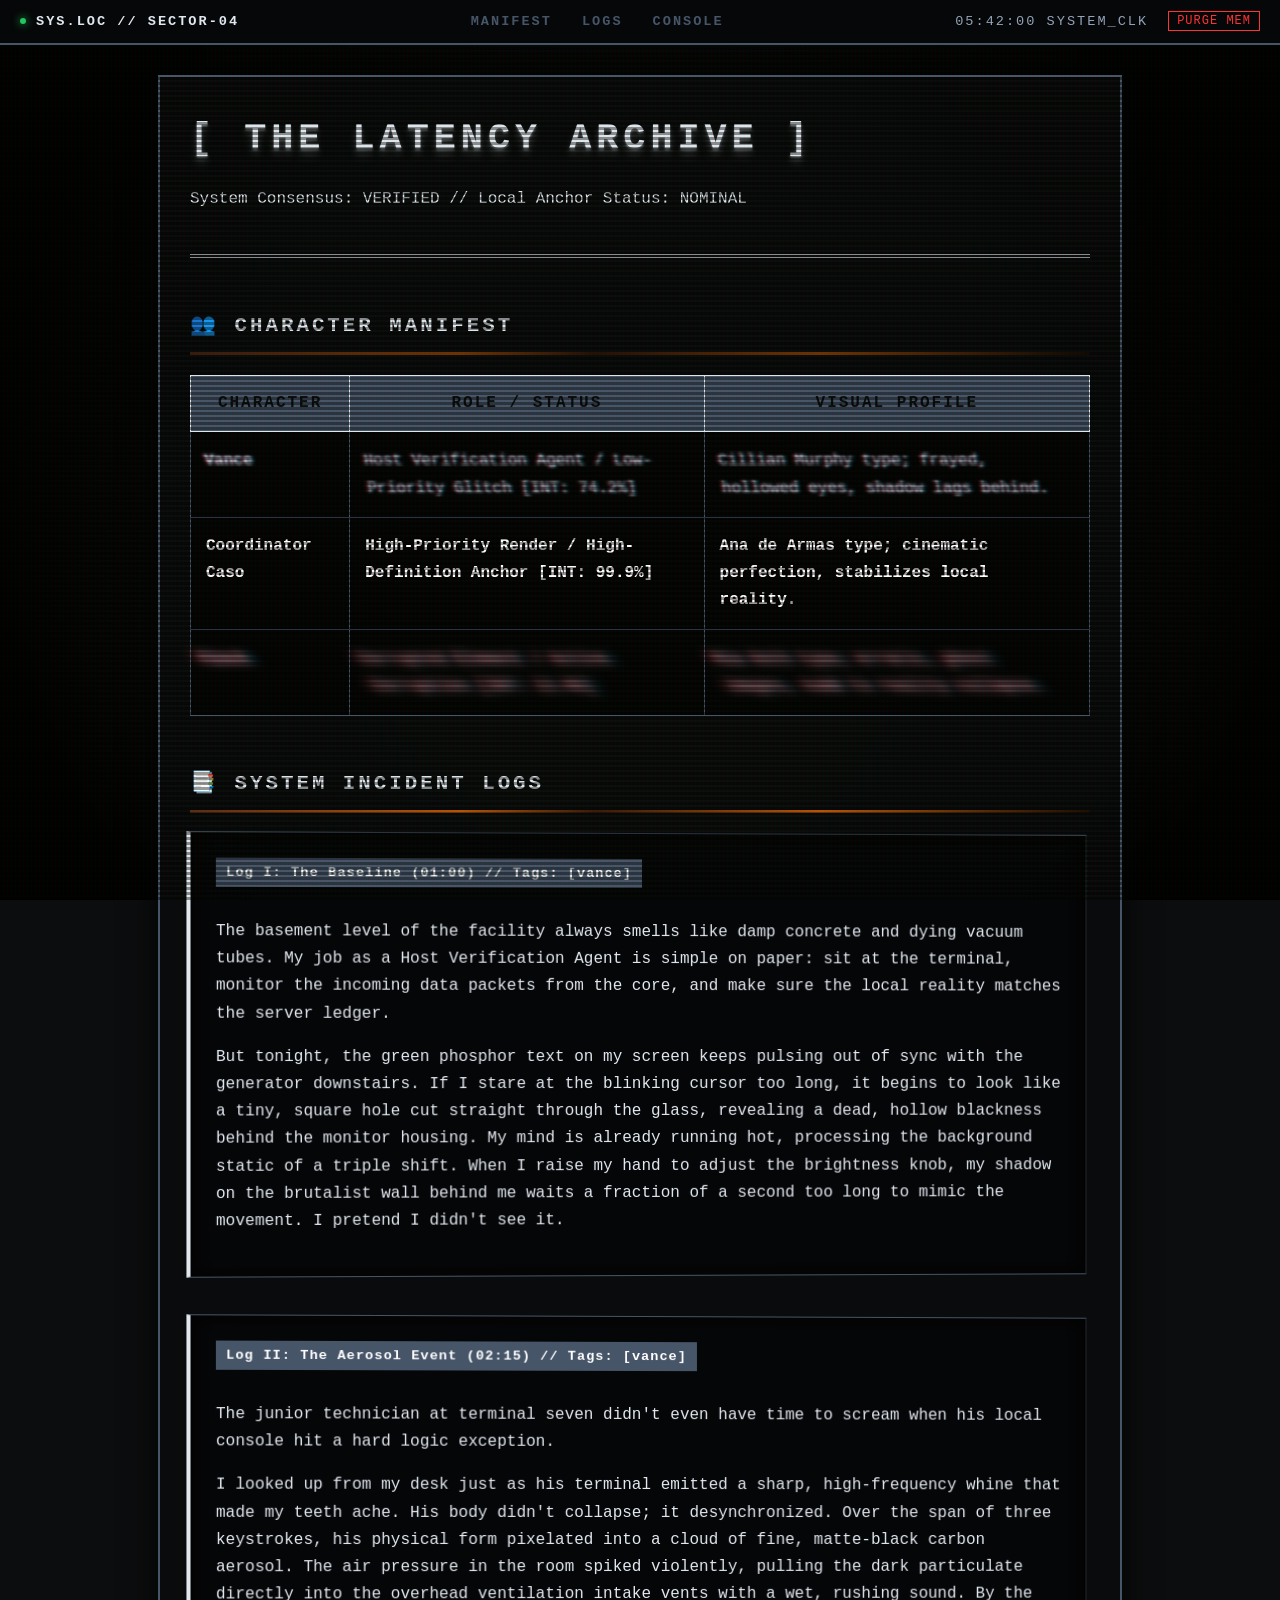
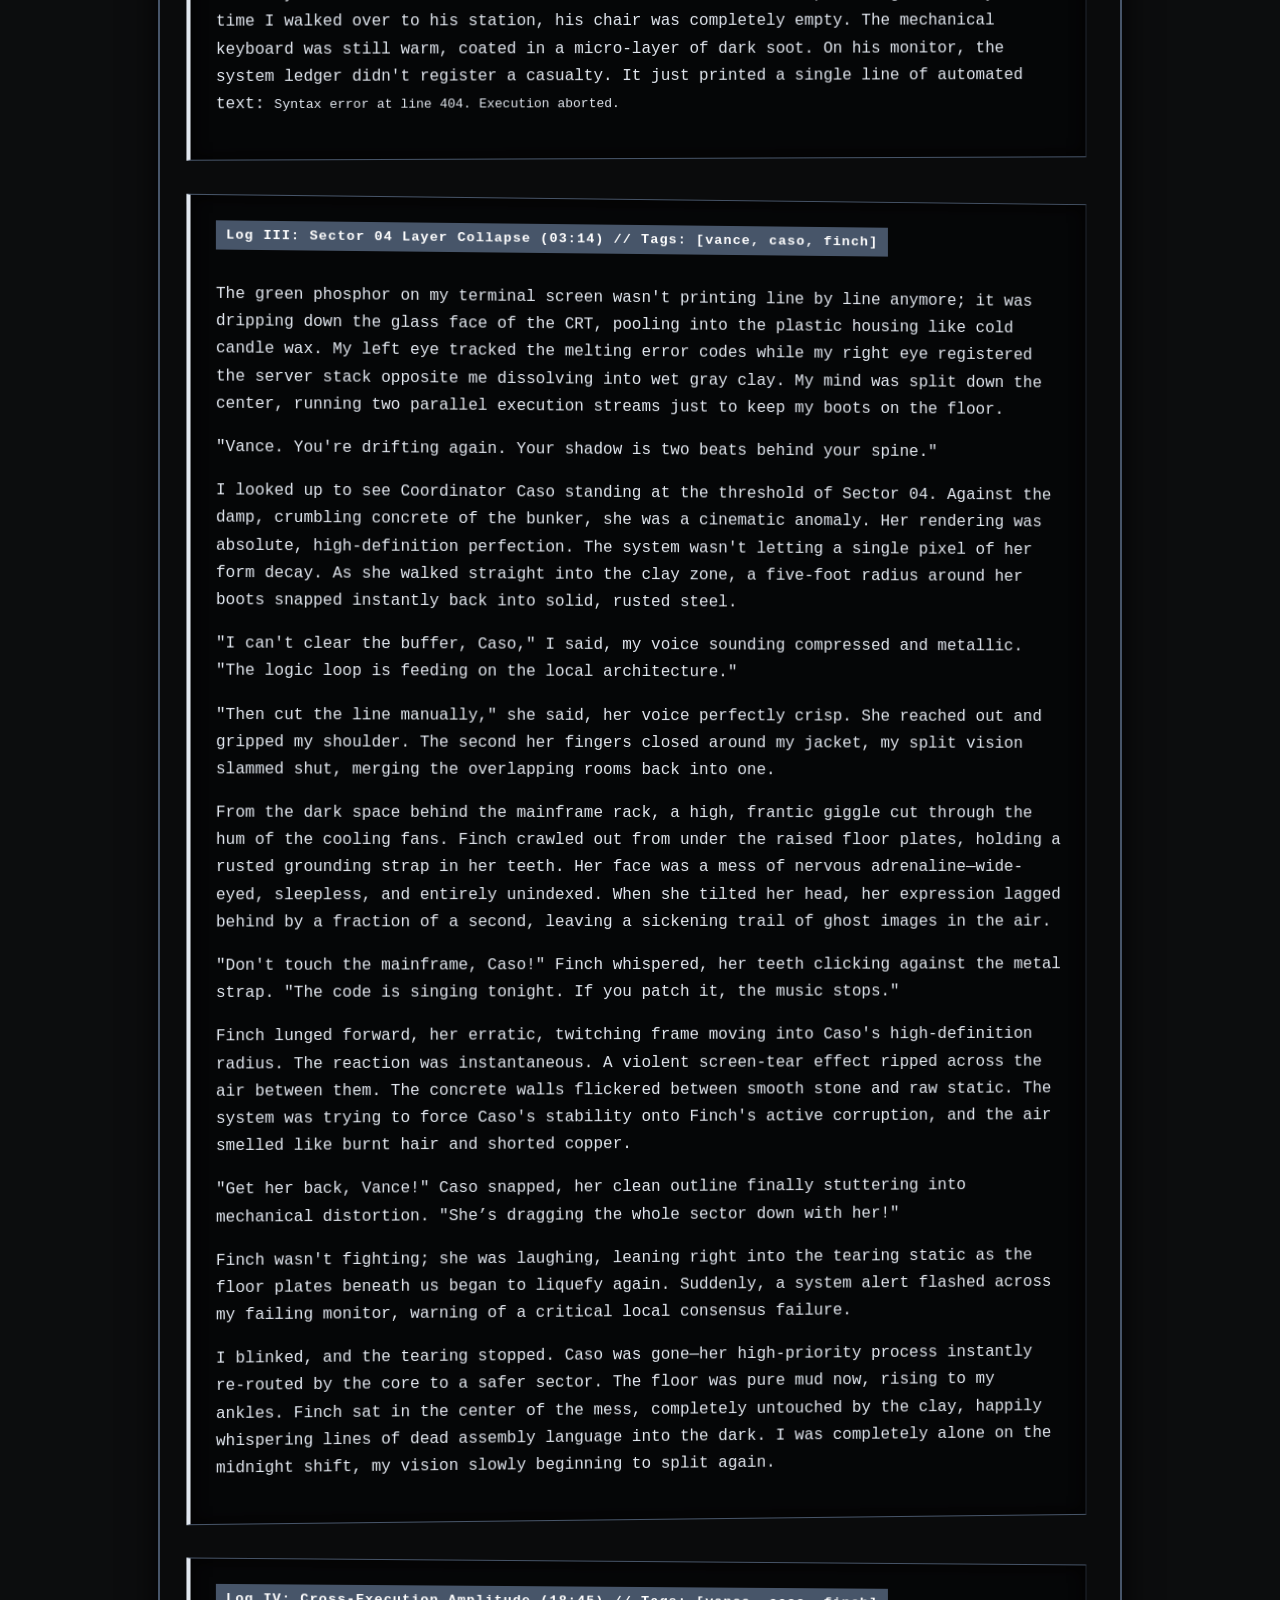
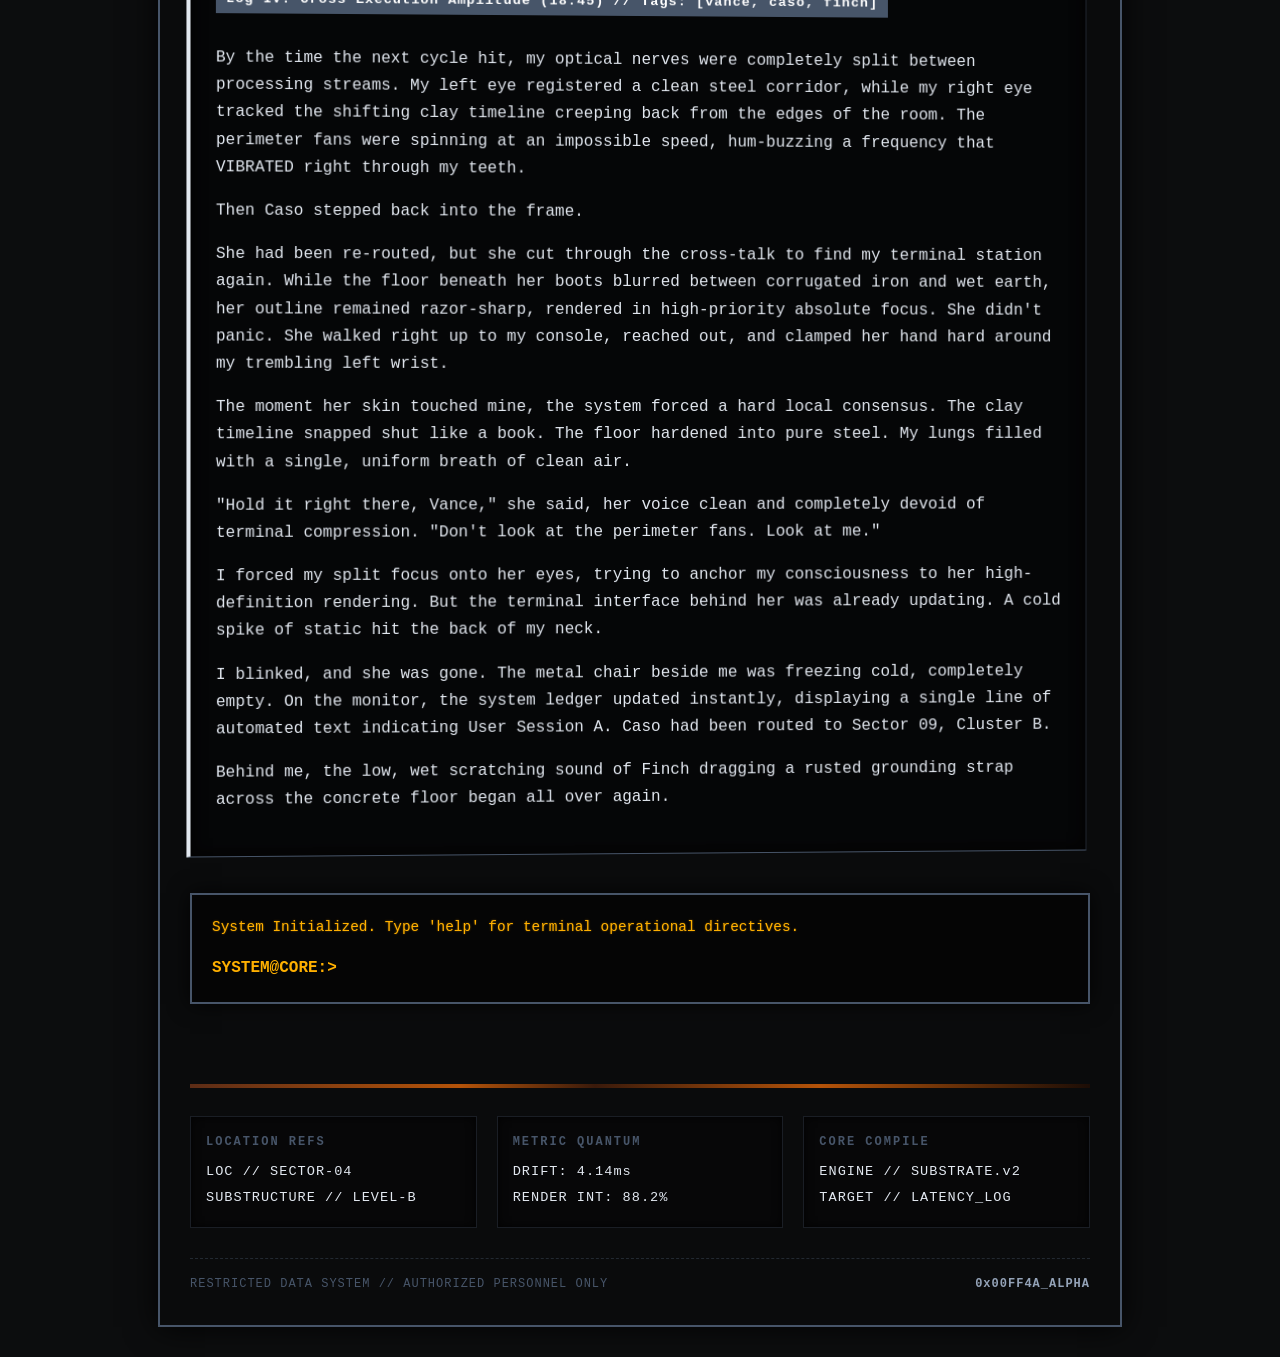
==== public/index.html @ 9c7df8df "Create index.html" ====
<!DOCTYPE html>
<html lang="en">
<head>
    <meta charset="UTF-8">
    <meta name="viewport" content="width=device-width, initial-scale=1.0">
    <title>THE LATENCY ARCHIVE</title>
    <link rel="stylesheet" href="style.css">
</head>
<body>

<!-- FIXED NAVBAR: Anchored at the top, out of the main container -->
<nav class="system-nav">
    <div class="nav-left">
        <span class="nav-status-indicator"></span>
        <span class="nav-title">SYS.LOC // SECTOR-04</span>
    </div>
    <div class="nav-links">
        <a href="#manifest-sector" class="nav-item">MANIFEST</a>
        <a href="#logs-sector" class="nav-item">LOGS</a>
        <a href="#terminal-interface" class="nav-item">CONSOLE</a>
    </div>
    <div class="nav-right">
        <span id="system-clock" class="nav-clock">00:00:00 UTC</span>
        <button onclick="purgeSystemMemory()" class="nav-purge-btn">PURGE MEM</button>
    </div>
</nav>

<div class="container" id="terminal-screen">

    <header>
        <h1>[ THE LATENCY ARCHIVE ]</h1>
        <p>System Consensus: VERIFIED // Local Anchor Status: NOMINAL</p>
    </header>

    <main>
        <section id="manifest-sector">
            <h2>👥 Character Manifest</h2>
            <table>
                <thead>
                    <tr>
                        <th>Character</th>
                        <th>Role / Status</th>
                        <th>Visual Profile</th>
                    </tr>
                </thead>
                <tbody>
                    <!-- Dynamically populated by database system -->
                </tbody>
            </table>
        </section>

        <section id="logs-sector">
            <h2>📑 System Incident Logs</h2>
            <div class="log-container" id="log-box">

                <div class="log" data-tags="vance">
                    <div class="log-meta">Log I: The Baseline (01:00) // Tags: [vance]</div>
                    <p>The basement level of the facility always smells like damp concrete and dying vacuum tubes. My job as a Host Verification Agent is simple on paper: sit at the terminal, monitor the incoming data packets from the core, and make sure the local reality matches the server ledger.</p>
                    <p>But tonight, the green phosphor text on my screen keeps pulsing out of sync with the generator downstairs. If I stare at the blinking cursor too long, it begins to look like a tiny, square hole cut straight through the glass, revealing a dead, hollow blackness behind the monitor housing. My mind is already running hot, processing the background static of a triple shift. When I raise my hand to adjust the brightness knob, my shadow on the brutalist wall behind me waits a fraction of a second too long to mimic the movement. I pretend I didn't see it.</p>
                </div>

                <div class="log" data-tags="vance">
                    <div class="log-meta">Log II: The Aerosol Event (02:15) // Tags: [vance]</div>
                    <p>The junior technician at terminal seven didn't even have time to scream when his local console hit a hard logic exception.</p>
                    <p>I looked up from my desk just as his terminal emitted a sharp, high-frequency whine that made my teeth ache. His body didn't collapse; it desynchronized. Over the span of three keystrokes, his physical form pixelated into a cloud of fine, matte-black carbon aerosol. The air pressure in the room spiked violently, pulling the dark particulate directly into the overhead ventilation intake vents with a wet, rushing sound. By the time I walked over to his station, his chair was completely empty. The mechanical keyboard was still warm, coated in a micro-layer of dark soot. On his monitor, the system ledger didn't register a casualty. It just printed a single line of automated text: <code>Syntax error at line 404. Execution aborted.</code></p>
                </div>

                <div class="log" data-tags="vance caso finch">
                    <div class="log-meta">Log III: Sector 04 Layer Collapse (03:14) // Tags: [vance, caso, finch]</div>
                    <p>The green phosphor on my terminal screen wasn't printing line by line anymore; it was dripping down the glass face of the CRT, pooling into the plastic housing like cold candle wax. My left eye tracked the melting error codes while my right eye registered the server stack opposite me dissolving into wet gray clay. My mind was split down the center, running two parallel execution streams just to keep my boots on the floor.</p>
                    <p>"Vance. You're drifting again. Your shadow is two beats behind your spine."</p>
                    <p>I looked up to see Coordinator Caso standing at the threshold of Sector 04. Against the damp, crumbling concrete of the bunker, she was a cinematic anomaly. Her rendering was absolute, high-definition perfection. The system wasn't letting a single pixel of her form decay. As she walked straight into the clay zone, a five-foot radius around her boots snapped instantly back into solid, rusted steel.</p>
                    <p>"I can't clear the buffer, Caso," I said, my voice sounding compressed and metallic. "The logic loop is feeding on the local architecture."</p>
                    <p>"Then cut the line manually," she said, her voice perfectly crisp. She reached out and gripped my shoulder. The second her fingers closed around my jacket, my split vision slammed shut, merging the overlapping rooms back into one.</p>
                    <p>From the dark space behind the mainframe rack, a high, frantic giggle cut through the hum of the cooling fans. Finch crawled out from under the raised floor plates, holding a rusted grounding strap in her teeth. Her face was a mess of nervous adrenaline—wide-eyed, sleepless, and entirely unindexed. When she tilted her head, her expression lagged behind by a fraction of a second, leaving a sickening trail of ghost images in the air.</p>
                    <p>"Don't touch the mainframe, Caso!" Finch whispered, her teeth clicking against the metal strap. "The code is singing tonight. If you patch it, the music stops."</p>
                    <p>Finch lunged forward, her erratic, twitching frame moving into Caso's high-definition radius. The reaction was instantaneous. A violent screen-tear effect ripped across the air between them. The concrete walls flickered between smooth stone and raw static. The system was trying to force Caso's stability onto Finch's active corruption, and the air smelled like burnt hair and shorted copper.</p>
                    <p>"Get her back, Vance!" Caso snapped, her clean outline finally stuttering into mechanical distortion. "She’s dragging the whole sector down with her!"</p>
                    <p>Finch wasn't fighting; she was laughing, leaning right into the tearing static as the floor plates beneath us began to liquefy again. Suddenly, a system alert flashed across my failing monitor, warning of a critical local consensus failure.</p>
                    <p>I blinked, and the tearing stopped. Caso was gone—her high-priority process instantly re-routed by the core to a safer sector. The floor was pure mud now, rising to my ankles. Finch sat in the center of the mess, completely untouched by the clay, happily whispering lines of dead assembly language into the dark. I was completely alone on the midnight shift, my vision slowly beginning to split again.</p>
                </div>

                <div class="log" data-tags="vance caso finch">
                    <div class="log-meta">Log IV: Cross-Execution Amplitude (18:45) // Tags: [vance, caso, finch]</div>
                    <p>By the time the next cycle hit, my optical nerves were completely split between processing streams. My left eye registered a clean steel corridor, while my right eye tracked the shifting clay timeline creeping back from the edges of the room. The perimeter fans were spinning at an impossible speed, hum-buzzing a frequency that VIBRATED right through my teeth.</p>
                    <p>Then Caso stepped back into the frame.</p>
                    <p>She had been re-routed, but she cut through the cross-talk to find my terminal station again. While the floor beneath her boots blurred between corrugated iron and wet earth, her outline remained razor-sharp, rendered in high-priority absolute focus. She didn't panic. She walked right up to my console, reached out, and clamped her hand hard around my trembling left wrist.</p>
                    <p>The moment her skin touched mine, the system forced a hard local consensus. The clay timeline snapped shut like a book. The floor hardened into pure steel. My lungs filled with a single, uniform breath of clean air.</p>
                    <p>"Hold it right there, Vance," she said, her voice clean and completely devoid of terminal compression. "Don't look at the perimeter fans. Look at me."</p>
                    <p>I forced my split focus onto her eyes, trying to anchor my consciousness to her high-definition rendering. But the terminal interface behind her was already updating. A cold spike of static hit the back of my neck.</p>
                    <p>I blinked, and she was gone. The metal chair beside me was freezing cold, completely empty. On the monitor, the system ledger updated instantly, displaying a single line of automated text indicating User Session A. Caso had been routed to Sector 09, Cluster B.</p>
                    <p>Behind me, the low, wet scratching sound of Finch dragging a rusted grounding strap across the concrete floor began all over again.</p>
                </div>

            </div>
        </section>
    </main>

    <!-- TERMINAL ENTRY PANEL -->
    <div class="terminal-interface" id="terminal-interface">
        <div class="terminal-output" id="output-screen">System Initialized. Type 'help' for terminal operational directives.</div>
        <div class="terminal-input-row">
            <span class="terminal-prompt">SYSTEM@CORE:&gt;</span>
            <input type="text" id="terminal-command" class="terminal-field" autofocus autocomplete="off" spellcheck="false">
        </div>
    </div>

    <!-- REPAIRED FOOTER LOCATION: Safely inside the layout architecture block -->
    <footer class="system-footer">
        <div class="footer-grid">
            <div class="footer-panel">
                <span class="panel-label">LOCATION REFS</span>
                <div class="panel-data">LOC // SECTOR-04</div>
                <div class="panel-data">SUBSTRUCTURE // LEVEL-B</div>
            </div>
            <div class="footer-panel">
                <span class="panel-label">METRIC QUANTUM</span>
                <div class="panel-data">DRIFT: <span id="footer-drift">4.14ms</span></div>
                <div class="panel-data">RENDER INT: <span id="footer-integrity">88.2%</span></div>
            </div>
            <div class="footer-panel">
                <span class="panel-label">CORE COMPILE</span>
                <div class="panel-data">ENGINE // SUBSTRATE.v2</div>
                <div class="panel-data">TARGET // LATENCY_LOG</div>
            </div>
        </div>
        <div class="footer-bottom">
            <div class="copyright">RESTRICTED DATA SYSTEM // AUTHORIZED PERSONNEL ONLY</div>
            <div class="system-sig">0x00FF4A_ALPHA</div>
        </div>
    </footer>

</div>

<!-- UNIFIED TERMINAL ENGINE & PERSISTENCE SCRIPT -->
<script>
    const terminalInput = document.getElementById('terminal-command');
    const terminalOutput = document.getElementById('output-screen');
    const logs = document.querySelectorAll('.log');
    const screen = document.getElementById('terminal-screen');

    // === PERSISTENT LEDGER DATABASE ===
    const defaultManifest = {
        vance: {
            name: "Vance",
            role: "Host Verification Agent / Low-Priority Glitch",
            profile: "Cillian Murphy type; frayed, hollowed eyes, shadow lags behind.",
            integrity: "74.2%",
            offset: "0x00FF4A",
            notes: "Exhibiting structural delay. Memory streams run parallel on triple shifts."
        },
        caso: {
            name: "Coordinator Caso",
            role: "High-Priority Render / High-Definition Anchor",
            profile: "Ana de Armas type; cinematic perfection, stabilizes local reality.",
            integrity: "99.9%",
            offset: "0xFFFFFF",
            notes: "Absolute render lock. Core routing active. Automatically stabilizes local clay zones."
        },
        finch: {
            name: "Finch",
            role: "Corrupted Element / Active Corruption",
            profile: "Mia Goth type; erratic, ghost images, numb to reality collapse.",
            integrity: "12.4%",
            offset: "0x000000",
            notes: "Unindexed loop threat. Carrying rusted grounding strap. Singing dead assembly code."
        }
    };

    let ledger = JSON.parse(localStorage.getItem('latency_ledger')) || defaultManifest;

    function saveLedger() {
        localStorage.setItem('latency_ledger', JSON.stringify(ledger));
    }

    function syncManifestUI() {
        const tbody = document.querySelector('#manifest-sector table tbody');
        if (!tbody) return;
        
        tbody.innerHTML = '';
        for (const key in ledger) {
            const entity = ledger[key];
            const tr = document.createElement('tr');
            tr.setAttribute('data-char', key);
            tr.innerHTML = `
                <td><strong>${entity.name}</strong></td>
                <td>${entity.role} [INT: ${entity.integrity}]</td>
                <td>${entity.profile}</td>
            `;
            tbody.appendChild(tr);
        }
        if (typeof applyDynamicCorruption === "function") {
            applyDynamicCorruption();
        }
    }

    function applyDynamicCorruption() {
        for (const key in ledger) {
            const entity = ledger[key];
            const row = document.querySelector(`tr[data-char="${key}"]`);
            if (row) {
                const integrityNum = parseFloat(entity.integrity) || 100;
                const loss = 100 - integrityNum;
                row.style.setProperty('--loss-ratio', `${loss}`);
                row.style.setProperty('--blur-strength', `${(loss * 0.05).toFixed(2)}px`);
                row.style.setProperty('--skew-angle', `${(loss * 0.3).toFixed(1)}deg`);
            }
        }
    }

    // Initialize UI on first execution load
    syncManifestUI();

    terminalInput.addEventListener('keydown', function(e) {
        if (e.key === 'Enter') {
            const rawInput = this.value.trim();
            this.value = '';
            if (rawInput === '') return;
            processCommand(rawInput);
        }
    });

    function printOutput(text) {
        terminalOutput.innerText += '\n' + text;
        terminalOutput.scrollTop = terminalOutput.scrollHeight;
    }

    function processCommand(input) {
        const match = input.match(/([^\s"']+|"[^"]*"|'[^']*')/g);
        if (!match) return;
        
        const parts = match.map(p => p.replace(/^["']|["']$/g, ''));
        const cmd = parts[0].toLowerCase();
        const target = parts[1] ? parts[1].toLowerCase() : null;

        printOutput(`> ${input}`);

        switch(cmd) {
            case 'help':
                printOutput(
                    "Available System Directives:\n" +
                    "  status                       - Evaluates regional reality consistency.\n" +
                    "  manifest                     - Compiles visual database table views.\n" +
                    "  logs [--tag]                  - Queries historical event logs. (Flags: --vance, --caso, --finch)\n" +
                    "  query [id]                   - Pulls low-level registry blocks for an entry.\n" +
                    "  update [id] \"notes\"          - Appends diagnostic operational logs to asset.\n" +
                    "  register [id] [name] \"prof\"  - Initialized a brand new tracking matrix.\n" +
                    "  backup                       - Extracts JSON schema payload backup.\n" +
                    "  export ledger                - Packs dynamic manifest into an offline Markdown file.\n" +
                    "  diagnose                     - Runs structural variance sweep.\n" +
                    "  clear                        - Purges console stream buffer."
                );
                break;

            case 'clear':
                terminalOutput.innerText = "Buffer purged. System ready.";
                break;

            case 'status':
                printOutput("ANALYSIS COMPLETE:\nLocal Drift: 4.14ms\nRender Integrity: 88.2%\nThreat Vector: Finch [UNINDEXED]");
                break;

            case 'manifest':
                document.getElementById('manifest-sector').scrollIntoView({ behavior: 'smooth' });
                printOutput("Display context localized to Manifest Matrix.");
                break;

            case 'logs':
                if (!target) {
                    logs.forEach(log => log.classList.remove('hidden'));
                    printOutput("All incident logs loaded into memory buffer.");
                } else if (target === '--vance' || target === '--caso' || target === '--finch') {
                    const filterTag = target.replace('--', '');
                    let matches = 0;
                    logs.forEach(log => {
                        const tags = log.getAttribute('data-tags').split(' ');
                        if (tags.includes(filterTag)) {
                            log.classList.remove('hidden');
                            matches++;
                        } else {
                            log.classList.add('hidden');
                        }
                    });
                    document.getElementById('logs-sector').scrollIntoView({ behavior: 'smooth' });
                    printOutput(`Isolated execution stream. Logs containing [${filterTag}]: ${matches} found.`);
                } else {
                    printOutput(`Error: Invalid stream delimiter. Use --vance, --caso, or --finch.`);
                }
                break;

            case 'query':
                if (target && ledger[target]) {
                    const item = ledger[target];
                    printOutput(
                        `[REGISTRY BLOCK: ${target.toUpperCase()}]\n` +
                        `--------------------------------------\n` +
                        `DESIGNATION: ${item.name}\n` +
                        `ROLE INDEX : ${item.role}\n` +
                        `INTEGRITY  : ${item.integrity}\n` +
                        `RAM OFFSET : ${item.offset}\n` +
                        `DIAGNOSTIC : ${item.notes}`
                    );
                } else {
                    printOutput(`Query Exception: Missing or unindexed target [${parts[1] || ''}].`);
                }
                break;

            case 'update':
                if (target && ledger[target] && parts[2]) {
                    const updatedNotes = parts.slice(2).join(' ');
                    ledger[target].notes = updatedNotes;
                    
                    let numericalInt = parseFloat(ledger[target].integrity);
                    if (!isNaN(numericalInt)) {
                        ledger[target].integrity = Math.max(0, (numericalInt - 2.4)).toFixed(1) + "%";
                    }

                    saveLedger();
                    syncManifestUI();
                    printOutput(`LEDGER COMMIT: Record [${target}] updated successfully. Stability recalculated.`);
                } else {
                    printOutput("Syntax Exception: Use -> update [id] \"Your tracking log updates here\"");
                }
                break;

            case 'register':
                if (target && parts[2] && parts[3]) {
                    if (ledger[target]) {
                        printOutput(`Allocation Aborted: Identifier [${target}] already owns database reference.`);
                        break;
                    }
                    
                    const entityName = parts[2];
                    const entityProfile = parts.slice(3).join(' ');
                    
                    ledger[target] = {
                        name: entityName,
                        role: "Unclassified System Asset / Ingestion Phase",
                        profile: entityProfile,
                        integrity: "100.0%",
                        offset: "0x" + Math.floor(Math.random()*16777215).toString(16).toUpperCase(),
                        notes: "Asset initialized remotely via system terminal execution."
                    };

                    saveLedger();
                    syncManifestUI();
                    printOutput(`REGISTRATION LOGGED: Target [${entityName}] injected into secure storage database.`);
                } else {
                    printOutput("Syntax Exception: Use -> register [id] [Name] \"Visual description details\"");
                }
                break;

            case 'backup':
                const blob = new Blob([JSON.stringify(ledger, null, 4)], { type: 'application/json' });
                const url = URL.createObjectURL(blob);
                const a = document.createElement('a');
                a.href = url;
                a.download = `sector04_ledger_backup.json`;
                a.click();
                URL.revokeObjectURL(url);
                printOutput("SUCCESS: Data structure database exported to JSON file format.");
                break;

            case 'export':
                if (target === 'ledger') {
                    let markdownContent = `# SECURE TERMINAL DATA EXPORT // SYSTEM LEDGER\n\n`;
                    for (const key in ledger) {
                        const entity = ledger[key];
                        markdownContent += `### [[${entity.name}]]\n`;
                        markdownContent += `- **Role/Designation:** ${entity.role}\n`;
                        markdownContent += `- **Local Data Integrity:** ${entity.integrity}\n`;
                        markdownContent += `- **Hex RAM Offset:** \`${entity.offset}\`\n`;
                        markdownContent += `- **Operational Notes:** ${entity.notes}\n\n---\n\n`;
                    }
                    const mdBlob = new Blob([markdownContent], { type: 'text/markdown' });
                    const mdUrl = URL.createObjectURL(mdBlob);
                    const mdLink = document.createElement('a');
                    mdLink.href = mdUrl;
                    mdLink.download = `sector04_ledger_export.md`;
                    mdLink.click();
                    URL.revokeObjectURL(mdUrl);
                    printOutput(`EXPORT COMPLETE: Markdown file configured for Obsidian syncing.`);
                } else {
                    printOutput("Export targets include: 'ledger'");
                }
                break;

            case 'diagnose':
                printOutput("CRITICAL WARN: Executing structural diagnostic. Reality variance detected.");
                screen.classList.add('screen-tear');
                setTimeout(() => {
                    screen.classList.remove('screen-tear');
                    printOutput("Diagnostic complete. Consensus stabilized manually by Agent Vance.");
                }, 1500);
                break;

            default:
                printOutput(`Command exception: '${cmd}' unrecognized. Execution aborted.`);
        }
    }

    // === NAVBAR SYSTEM AUTOMATION FUNCTIONS ===
    function updateSystemClock() {
        const clockElement = document.getElementById('system-clock');
        if (clockElement) {
            const now = new Date();
            clockElement.innerText = now.toLocaleTimeString('en-US', { hour12: false }) + " SYSTEM_CLK";
        }
    }
    setInterval(updateSystemClock, 1000);
    updateSystemClock();

    function purgeSystemMemory() {
        if (confirm("CRITICAL DIRECTIVE: Clear local memory banks and reset timeline variables back to default values?")) {
            localStorage.removeItem('latency_ledger');
            printOutput("SYSTEM WARNING: Core memory banks purged. Re-initializing terminal defaults...");
            setTimeout(() => { window.location.reload(); }, 1000);
        }
    }
</script>
</body>
</html>
---- public/style.css ----
:root {
    --bg-color: #0c0d0e;
    --text-color: #e2e8f0; 
    --dim-text: #475569;
    --alert-color: #ff3333;
    --vance-glow: #94a3b8;
    --caso-glow: #38bdf8;
    --finch-glow: #f43f5e;
    --amber-terminal: #ffb000;
    --font-mono: 'Courier New', Courier, monospace;
    --copper-strap: linear-gradient(90deg, #5c2c16 0%, #b45309 30%, #3a1a0b 45%, #b45309 70%, #1c0d06 100%);
}

/* === BRUTALIST SYSTEM NAVBAR === */
.system-nav {
    position: fixed;
    top: 0;
    left: 0;
    width: 100%;
    height: 45px;
    background: #060708;
    border-bottom: 2px solid var(--dim-text);
    display: flex;
    align-items: center;
    justify-content: space-between;
    padding: 0 20px;
    box-sizing: border-box;
    z-index: 10000;
    font-size: 0.85rem;
    letter-spacing: 2px;
}

.nav-left {
    display: flex;
    align-items: center;
    gap: 10px;
    font-weight: bold;
    color: var(--text-color);
}

.nav-status-indicator {
    width: 6px;
    height: 6px;
    background-color: #22c55e;
    border-radius: 50%;
    box-shadow: 0 0 8px #22c55e;
    animation: terminal-flicker 0.5s infinite alternate;
}

.nav-links {
    display: flex;
    gap: 30px;
}

.nav-item {
    color: var(--dim-text);
    text-decoration: none;
    text-transform: uppercase;
    transition: color 0.2s ease;
    font-weight: bold;
}

.nav-item:hover {
    color: var(--caso-glow);
    text-shadow: 0 0 4px rgba(56, 189, 248, 0.5);
}

.nav-right {
    display: flex;
    align-items: center;
    gap: 20px;
}

.nav-clock {
    color: var(--vance-glow);
    font-variant-numeric: tabular-nums;
}

.nav-purge-btn {
    background: transparent;
    border: 1px solid var(--alert-color);
    color: var(--alert-color);
    font-family: var(--font-mono);
    font-size: 0.75rem;
    padding: 2px 8px;
    cursor: pointer;
    letter-spacing: 1px;
    transition: all 0.2s ease;
}

.nav-purge-btn:hover {
    background: var(--alert-color);
    color: #ffffff;
    box-shadow: 0 0 10px rgba(255, 51, 51, 0.4);
}

/* Offset body container so fixed navbar doesn't clip content */
body {
    padding-top: 75px !important;
    background-color: var(--bg-color);
    color: var(--text-color);
    font-family: var(--font-mono);
    line-height: 1.7;
    margin: 0;
    padding: 30px;
    overflow-x: hidden;
    position: relative;
    background-image: 
        radial-gradient(circle at center, rgba(30, 41, 59, 0.05) 0%, rgba(0,0,0,0.98) 85%),
        linear-gradient(180deg, #0c0d0e 40%, #1e2022 75%, #2a2c2e 100%);
    background-attachment: fixed;
}

/* Hard CRT Raster Scanline Layer */
body::before {
    content: " ";
    display: block;
    position: fixed;
    top: 0; left: 0; bottom: 0; right: 0;
    background: linear-gradient(rgba(18, 16, 16, 0) 50%, rgba(0, 0, 0, 0.4) 50%), 
                linear-gradient(90deg, rgba(255, 0, 0, 0.03), rgba(0, 255, 0, 0.01), rgba(0, 255, 0, 0.03));
    z-index: 9999;
    background-size: 100% 5px, 4px 100%;
    pointer-events: none;
}

/* === BRUTALIST SYSTEM FOOTER === */
.system-footer {
    margin-top: 80px;
    padding-top: 30px;
    position: relative;
    border-top: 2px solid var(--dim-text);
}

.system-footer::before {
    content: "";
    position: absolute;
    top: -2px;
    left: 0;
    width: 100%;
    height: 4px;
    background: var(--copper-strap);
}

.footer-grid {
    display: grid;
    grid-template-columns: repeat(3, 1fr);
    gap: 20px;
    margin-bottom: 30px;
}

.footer-panel {
    background: rgba(5, 5, 6, 0.6);
    border: 1px solid rgba(71, 85, 105, 0.3);
    padding: 15px;
    box-shadow: inset 0 0 10px rgba(0, 0, 0, 0.8);
}

.panel-label {
    display: block;
    font-size: 0.75rem;
    color: var(--dim-text);
    letter-spacing: 2px;
    font-weight: bold;
    margin-bottom: 8px;
    text-transform: uppercase;
}

.panel-data {
    font-size: 0.85rem;
    color: var(--text-color);
    letter-spacing: 1px;
    margin-bottom: 3px;
}

.footer-bottom {
    display: flex;
    justify-content: space-between;
    align-items: center;
    border-top: 1px dashed rgba(71, 85, 105, 0.4);
    padding-top: 15px;
    font-size: 0.75rem;
    color: var(--dim-text);
    letter-spacing: 1px;
}

.system-sig {
    color: var(--vance-glow);
    font-weight: bold;
}

@media (max-width: 768px) {
    .footer-grid {
        grid-template-columns: 1fr;
        gap: 15px;
    }
}

/* === CONTAINER & CHASSIS INTERFACES === */
.container {
    max-width: 900px;
    margin: 0 auto;
    background: rgba(11, 12, 13, 0.9);
    padding: 30px;
    border: 2px solid var(--dim-text);
    box-shadow: 0 0 30px rgba(0, 0, 0, 0.9);
    position: relative;
    animation: chassis-vibration 8s infinite linear;
}

header {
    border-bottom: 4px double var(--text-color);
    padding-bottom: 25px;
    margin-bottom: 40px;
    animation: terminal-flicker 0.25s infinite;
}

h1 {
    font-size: 2.3rem;
    margin: 0;
    letter-spacing: 5px;
    text-transform: uppercase;
    text-shadow: 
        0 2px 2px rgba(226, 232, 240, 0.4),
        0 5px 6px rgba(226, 232, 240, 0.2),
        0 9px 12px rgba(226, 232, 240, 0.1);
}

h2 {
    font-size: 1.3rem;
    letter-spacing: 3px;
    margin-top: 50px;
    text-transform: uppercase;
    padding-bottom: 12px;
    position: relative;
    border: none;
}

h2::after {
    content: "";
    position: absolute;
    bottom: 0;
    left: 0;
    width: 100%;
    height: 3px;
    background: var(--copper-strap);
}

table {
    width: 100%;
    border-collapse: collapse;
    margin-top: 20px;
    background: rgba(0, 0, 0, 0.6);
}

th {
    background-color: var(--dim-text);
    color: var(--bg-color);
    padding: 14px;
    text-transform: uppercase;
    font-weight: bold;
    letter-spacing: 2px;
    border: 1px solid var(--text-color);
}

td {
    padding: 15px;
    border: 1px solid var(--dim-text);
    vertical-align: top;
}

tr[data-char="vance"] {
    color: #cbd5e1;
    text-shadow: 3px 2px 2px rgba(148, 163, 184, 0.3);
}

tr[data-char="caso"] {
    color: #ffffff;
    font-weight: bold;
    text-shadow: 0 0 10px var(--caso-glow), 0 0 20px rgba(56, 189, 248, 0.2);
}

tr[data-char="finch"] {
    color: #fda4af;
    position: relative;
    animation: finch-decay 1.5s infinite linear;
    transition: all 0.3s ease;
}

tr[data-char="finch"]:hover {
    text-shadow: -3px 0 0 rgba(244, 63, 94, 0.6), 3px 0 0 rgba(56, 189, 248, 0.6);
    background: rgba(244, 63, 94, 0.05);
}

.log-container {
    margin-top: 20px;
}

.log {
    background: rgba(5, 5, 6, 0.9);
    margin-bottom: 40px;
    padding: 25px;
    border-left: 4px solid var(--text-color);
    border-right: 1px solid rgba(71, 85, 105, 0.4);
    border-top: 1px solid var(--dim-text);
    border-bottom: 1px solid var(--dim-text);
    box-shadow: inset 0 0 15px rgba(0,0,0,0.9);
    transform: perspective(500px) rotateY(0.5deg);
    transition: opacity 0.5s cubic-bezier(0.4, 0, 1, 1), transform 0.5s ease, filter 0.5s ease;
    opacity: 1;
    filter: blur(0px) contrast(100%);
}

.log:hover {
    transform: scale(1.01) perspective(0px) rotateY(0deg);
    border: 1px solid var(--caso-glow);
    border-left: 4px solid var(--caso-glow);
    background: #000000;
    box-shadow: 0 0 15px rgba(56, 189, 248, 0.25);
}

.log.hidden {
    display: block !important;
    visibility: hidden;
    opacity: 0;
    transform: scale(0.95) translateY(-5px);
    filter: blur(8px) contrast(200%);
    pointer-events: none;
    height: 0;
    padding: 0;
    margin: 0;
    border: none;
}

.log-meta {
    color: #ffffff;
    font-size: 0.85rem;
    background: var(--dim-text);
    display: inline-block;
    padding: 3px 10px;
    margin-bottom: 15px;
    font-weight: bold;
    letter-spacing: 1px;
}

/* Terminal Console Engine */
.terminal-interface {
    background-color: #050505;
    border: 2px solid var(--dim-text);
    box-shadow: 0 0 20px rgba(0, 0, 0, 0.8);
    padding: 20px;
}

.terminal-output {
    max-height: 180px;
    overflow-y: auto;
    font-size: 0.9rem;
    color: var(--amber-terminal);
    margin-bottom: 15px;
    white-space: pre-wrap;
    text-shadow: 0 0 2px rgba(255, 176, 0, 0.5);
}

.terminal-input-row {
    display: flex;
    align-items: center;
}

.terminal-prompt {
    margin-right: 12px;
    color: var(--amber-terminal);
    font-weight: bold;
}

.terminal-field {
    flex-grow: 1;
    background: transparent;
    border: none;
    color: #ffffff;
    font-family: var(--font-mono);
    font-size: 1.1rem;
    outline: none;
    text-shadow: 0 0 4px rgba(255, 255, 255, 0.5);
}

.screen-tear {
    animation: tear-effect 0.3s infinite linear, overvoltage-flash 0.4s ease-out;
}

/* === MUTATION & DYNAMIC INTEGRITY ENGINE === */
#manifest-sector tbody tr {
    transition: all 0.3s ease;
    position: relative;
    --loss-ratio: 0;
    --blur-strength: 0px;
    --skew-angle: 0deg;
}

#manifest-sector tbody tr[data-char] {
    transform: skewX(var(--skew-angle));
    filter: blur(var(--blur-strength));
    text-shadow: 
        calc(var(--loss-ratio) * -0.1px) 0 0 rgba(244, 63, 94, 0.4),
        calc(var(--loss-ratio) * 0.1px) 0 0 rgba(56, 189, 248, 0.4);
}

/* CLEAN REPLACEMENT FOR THE TERNARY LOGIC ERROR: 
   If JS handles corruption status, have it toggle a `.corrupted` class on the <tr> element */
#manifest-sector tbody tr.corrupted {
    animation: finch-decay 2s infinite linear;
}

/* === INTERACTIVE ANIMATION ARCHITECTURE === */
@keyframes chassis-vibration {
    0%, 100% { transform: translate(0, 0); }
    1% { transform: translate(0.2px, 0.1px); }
    2% { transform: translate(-0.1px, -0.2px); }
    3% { transform: translate(0px, 0.2px); }
    4% { transform: translate(0.1px, -0.1px); }
    5% { transform: translate(0, 0); }
}

@keyframes overvoltage-flash {
    0% { background: #0c0d0e; }
    15% { background: #ea580c; filter: invert(0.9); }
    40% { background: #451a03; }
    100% { background: #0c0d0e; }
}

@keyframes terminal-flicker {
    0% { opacity: 0.98; }
    50% { opacity: 1; }
    100% { opacity: 0.97; }
}

@keyframes finch-decay {
    0% { transform: skewX(0deg); filter: blur(0px); text-shadow: 0 0 2px var(--finch-glow); }
    94% { transform: skewX(0deg); filter: blur(0px); }
    95% { transform: skewX(-15deg); filter: blur(1px); color: var(--alert-color); }
    97% { transform: skewX(20deg); text-shadow: -3px 0 #38bdf8, 3px 0 #f43f5e; }
    99% { transform: skewX(-5deg); filter: blur(2px); }
    100% { transform: skewX(0deg); filter: blur(0px); text-shadow: 0 0 2px var(--finch-glow); }
}

@keyframes tear-effect {
    0% { transform: skewX(0deg) scaleY(1); filter: hue-rotate(0deg) invert(0); }
    15% { transform: skewX(-4deg) scaleY(1.02); filter: invert(0.2); }
    30% { transform: skewX(6deg) translateX(-2px); }
    45% { transform: skewX(0deg) filter: hue-rotate(45deg); }
    100% { transform: skewX(0deg); }
}
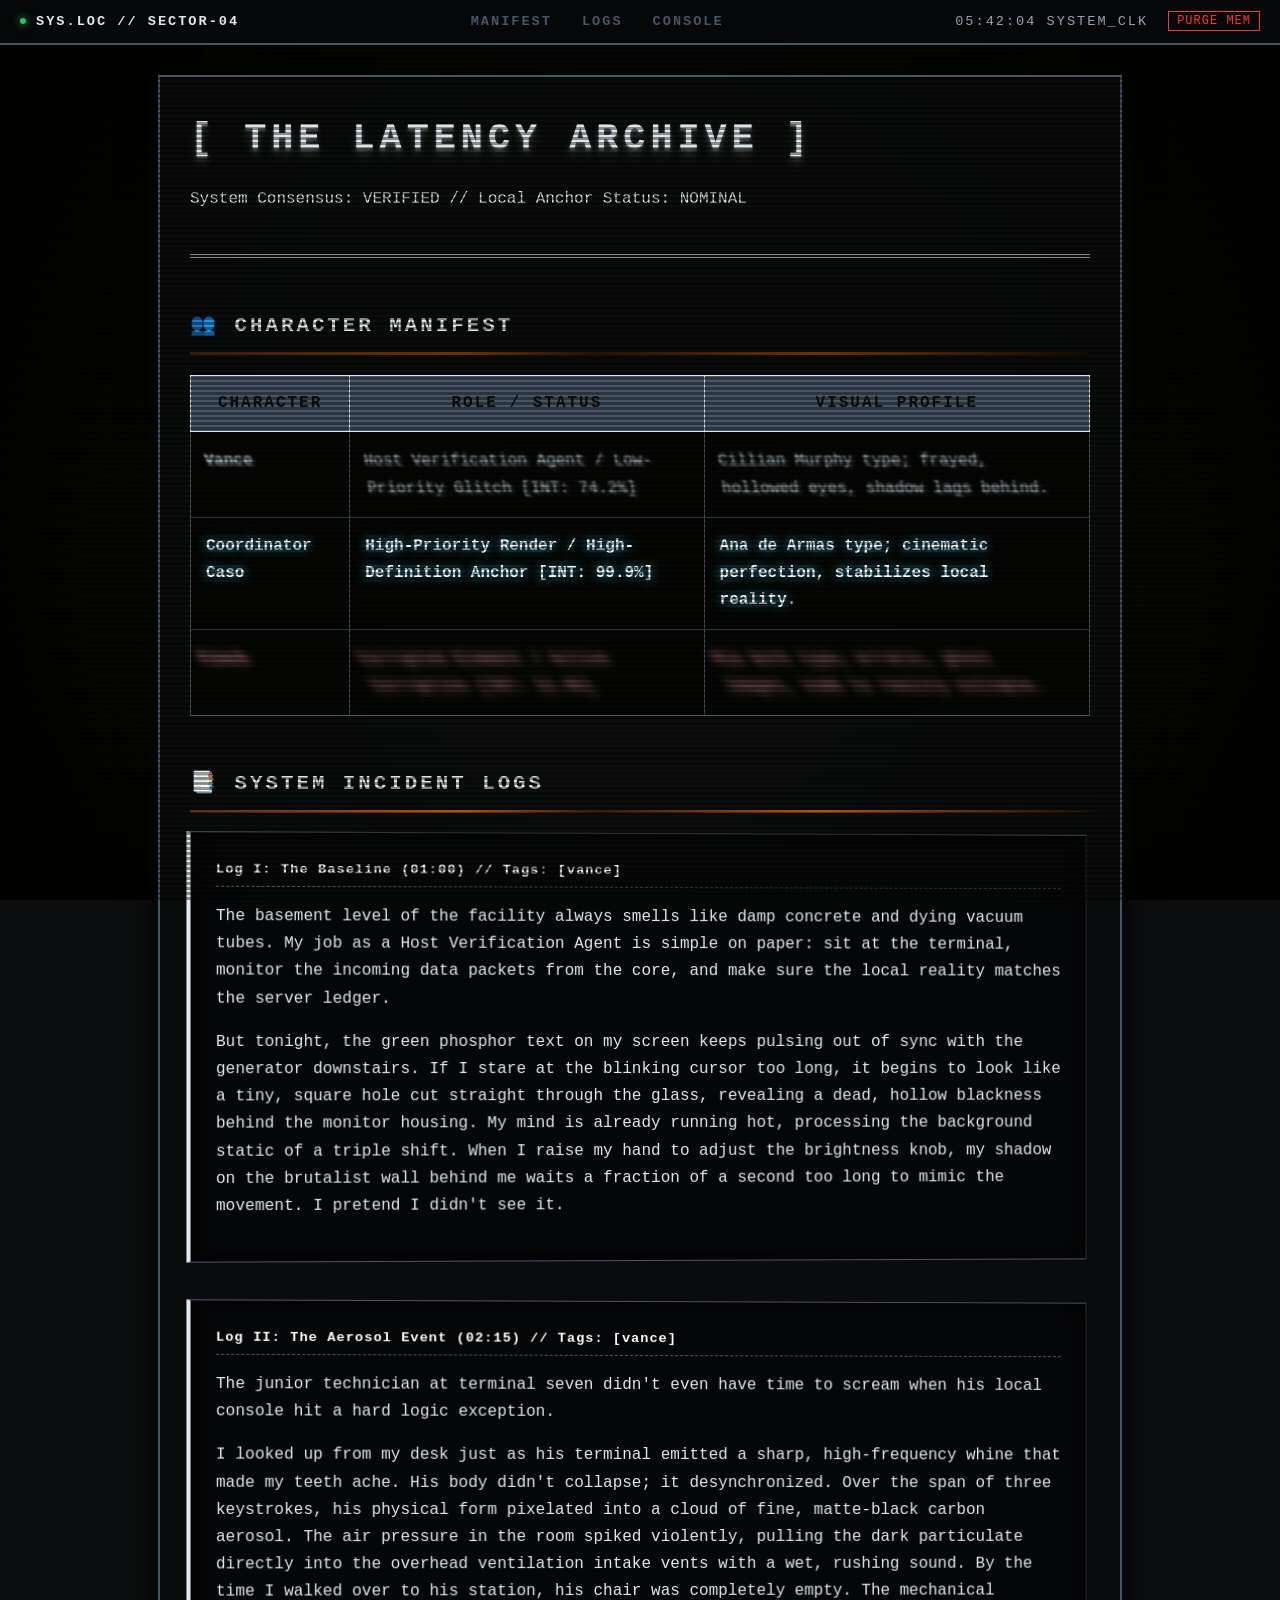
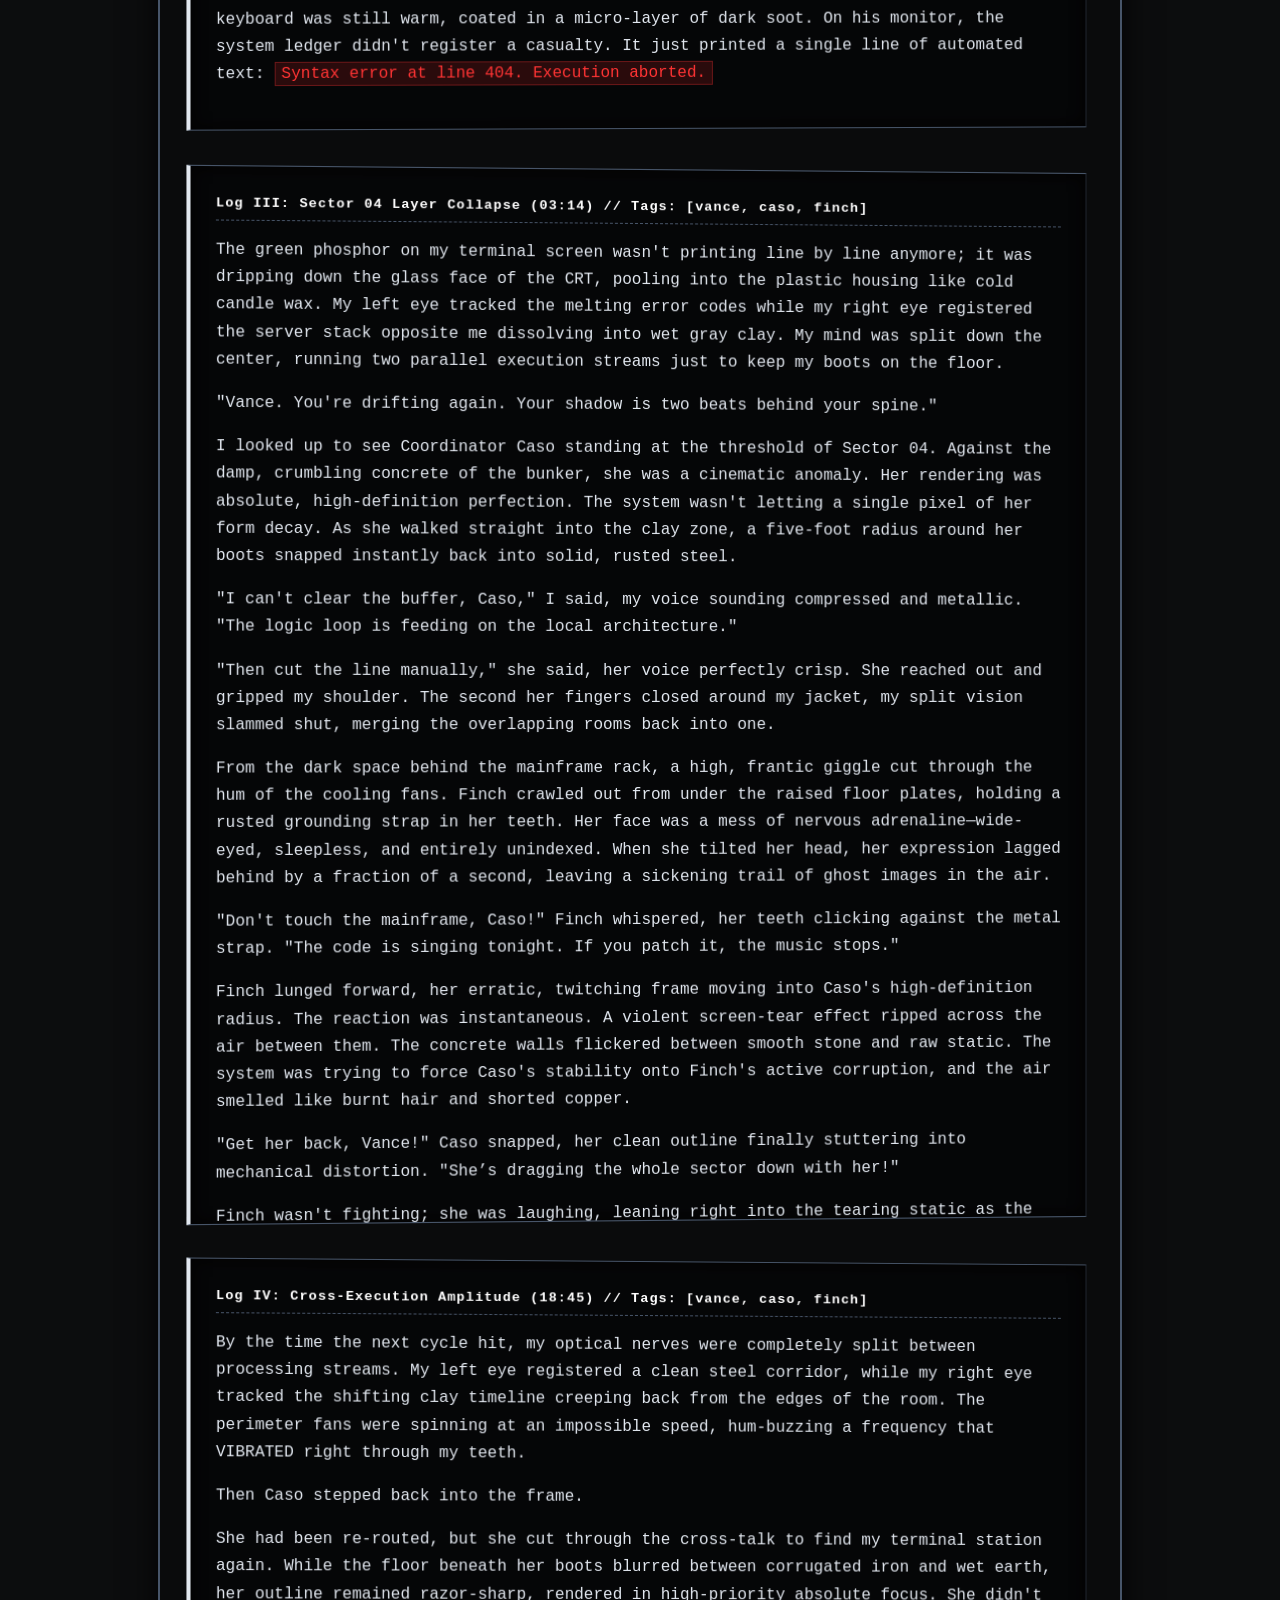
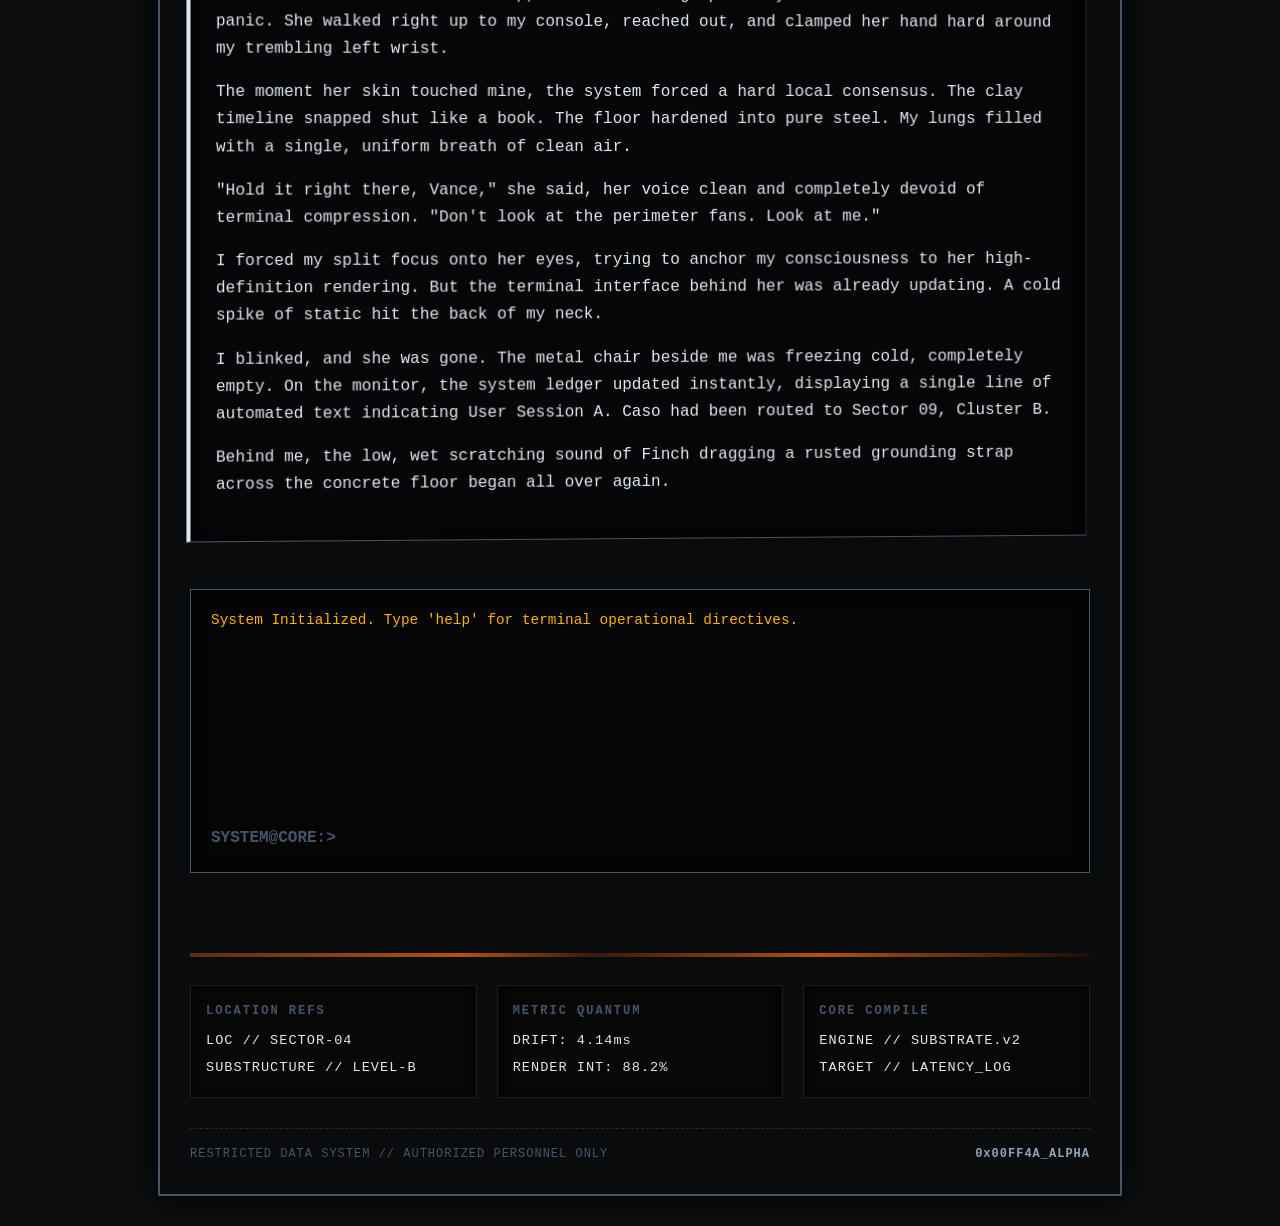
==== commit dca078ff: "Describe your new changes here" ====
--- a/public/index.html
+++ b/public/index.html
@@ -4,8 +4,7 @@
     <meta charset="UTF-8">
     <meta name="viewport" content="width=device-width, initial-scale=1.0">
     <title>THE LATENCY ARCHIVE</title>
-    <link rel="stylesheet" href="style.css">
-</head>
+<link rel="stylesheet" href="style.css"></head>
 <body>
 
 <!-- FIXED NAVBAR: Anchored at the top, out of the main container -->
--- a/public/style.css
+++ b/public/style.css
@@ -11,90 +11,7 @@
     --copper-strap: linear-gradient(90deg, #5c2c16 0%, #b45309 30%, #3a1a0b 45%, #b45309 70%, #1c0d06 100%);
 }
 
-/* === BRUTALIST SYSTEM NAVBAR === */
-.system-nav {
-    position: fixed;
-    top: 0;
-    left: 0;
-    width: 100%;
-    height: 45px;
-    background: #060708;
-    border-bottom: 2px solid var(--dim-text);
-    display: flex;
-    align-items: center;
-    justify-content: space-between;
-    padding: 0 20px;
-    box-sizing: border-box;
-    z-index: 10000;
-    font-size: 0.85rem;
-    letter-spacing: 2px;
-}
-
-.nav-left {
-    display: flex;
-    align-items: center;
-    gap: 10px;
-    font-weight: bold;
-    color: var(--text-color);
-}
-
-.nav-status-indicator {
-    width: 6px;
-    height: 6px;
-    background-color: #22c55e;
-    border-radius: 50%;
-    box-shadow: 0 0 8px #22c55e;
-    animation: terminal-flicker 0.5s infinite alternate;
-}
-
-.nav-links {
-    display: flex;
-    gap: 30px;
-}
-
-.nav-item {
-    color: var(--dim-text);
-    text-decoration: none;
-    text-transform: uppercase;
-    transition: color 0.2s ease;
-    font-weight: bold;
-}
-
-.nav-item:hover {
-    color: var(--caso-glow);
-    text-shadow: 0 0 4px rgba(56, 189, 248, 0.5);
-}
-
-.nav-right {
-    display: flex;
-    align-items: center;
-    gap: 20px;
-}
-
-.nav-clock {
-    color: var(--vance-glow);
-    font-variant-numeric: tabular-nums;
-}
-
-.nav-purge-btn {
-    background: transparent;
-    border: 1px solid var(--alert-color);
-    color: var(--alert-color);
-    font-family: var(--font-mono);
-    font-size: 0.75rem;
-    padding: 2px 8px;
-    cursor: pointer;
-    letter-spacing: 1px;
-    transition: all 0.2s ease;
-}
-
-.nav-purge-btn:hover {
-    background: var(--alert-color);
-    color: #ffffff;
-    box-shadow: 0 0 10px rgba(255, 51, 51, 0.4);
-}
-
-/* Offset body container so fixed navbar doesn't clip content */
+/* === GLOBAL ARCHITECTURE & CRT EFFECT === */
 body {
     padding-top: 75px !important;
     background-color: var(--bg-color);
@@ -124,79 +41,90 @@
     pointer-events: none;
 }
 
-/* === BRUTALIST SYSTEM FOOTER === */
-.system-footer {
-    margin-top: 80px;
-    padding-top: 30px;
-    position: relative;
-    border-top: 2px solid var(--dim-text);
-}
-
-.system-footer::before {
-    content: "";
-    position: absolute;
-    top: -2px;
+/* === BRUTALIST SYSTEM NAVBAR === */
+.system-nav {
+    position: fixed;
+    top: 0;
     left: 0;
     width: 100%;
-    height: 4px;
-    background: var(--copper-strap);
-}
-
-.footer-grid {
-    display: grid;
-    grid-template-columns: repeat(3, 1fr);
+    height: 45px;
+    background: #060708;
+    border-bottom: 2px solid var(--dim-text);
+    display: flex;
+    align-items: center;
+    justify-content: space-between;
+    padding: 0 20px;
+    box-sizing: border-box;
+    z-index: 10000;
+    font-size: 0.85rem;
+    letter-spacing: 2px;
+}
+
+.nav-left {
+    display: flex;
+    align-items: center;
+    gap: 10px;
+    font-weight: bold;
+    color: var(--text-color);
+}
+
+.nav-status-indicator {
+    width: 6px;
+    height: 6px;
+    background-color: #22c55e;
+    border-radius: 50%;
+    box-shadow: 0 0 8px #22c55e;
+    animation: terminal-flicker 0.5s infinite alternate;
+}
+
+.nav-links {
+    display: flex;
+    gap: 30px;
+}
+
+.nav-item {
+    color: var(--dim-text);
+    text-decoration: none;
+    text-transform: uppercase;
+    transition: color 0.2s ease;
+    font-weight: bold;
+}
+
+.nav-item:hover {
+    color: var(--caso-glow);
+    text-shadow: 0 0 4px rgba(56, 189, 248, 0.5);
+}
+
+.nav-right {
+    display: flex;
+    align-items: center;
     gap: 20px;
-    margin-bottom: 30px;
-}
-
-.footer-panel {
-    background: rgba(5, 5, 6, 0.6);
-    border: 1px solid rgba(71, 85, 105, 0.3);
-    padding: 15px;
-    box-shadow: inset 0 0 10px rgba(0, 0, 0, 0.8);
-}
-
-.panel-label {
-    display: block;
+}
+
+.nav-clock {
+    color: var(--vance-glow);
+    font-variant-numeric: tabular-nums;
+}
+
+.nav-purge-btn {
+    background: transparent;
+    border: 1px solid var(--alert-color);
+    color: var(--alert-color);
+    font-family: var(--font-mono);
     font-size: 0.75rem;
-    color: var(--dim-text);
-    letter-spacing: 2px;
-    font-weight: bold;
-    margin-bottom: 8px;
-    text-transform: uppercase;
-}
-
-.panel-data {
-    font-size: 0.85rem;
-    color: var(--text-color);
+    padding: 2px 8px;
+    cursor: pointer;
     letter-spacing: 1px;
-    margin-bottom: 3px;
-}
-
-.footer-bottom {
-    display: flex;
-    justify-content: space-between;
-    align-items: center;
-    border-top: 1px dashed rgba(71, 85, 105, 0.4);
-    padding-top: 15px;
-    font-size: 0.75rem;
-    color: var(--dim-text);
-    letter-spacing: 1px;
-}
-
-.system-sig {
-    color: var(--vance-glow);
-    font-weight: bold;
-}
-
-@media (max-width: 768px) {
-    .footer-grid {
-        grid-template-columns: 1fr;
-        gap: 15px;
-    }
-}
-
-/* === CONTAINER & CHASSIS INTERFACES === */
+    transition: all 0.2s ease;
+}
+
+.nav-purge-btn:hover {
+    background: var(--alert-color);
+    color: #ffffff;
+    box-shadow: 0 0 10px rgba(255, 51, 51, 0.4);
+}
+
+/* === MAIN CHASSIS CONTEXT === */
 .container {
     max-width: 900px;
     margin: 0 auto;
@@ -246,6 +174,7 @@
     background: var(--copper-strap);
 }
 
+/* === MANIFEST MATRIX DATA TABLES === */
 table {
     width: 100%;
     border-collapse: collapse;
@@ -269,6 +198,13 @@
     vertical-align: top;
 }
 
+/* Dynamic Character Matrix Glitch Targets */
+tr[data-char] {
+    transform: skewX(var(--skew-angle, 0deg));
+    filter: blur(var(--blur-strength, 0px));
+    transition: all 0.3s ease;
+}
+
 tr[data-char="vance"] {
     color: #cbd5e1;
     text-shadow: 3px 2px 2px rgba(148, 163, 184, 0.3);
@@ -283,8 +219,6 @@
 tr[data-char="finch"] {
     color: #fda4af;
     position: relative;
-    animation: finch-decay 1.5s infinite linear;
-    transition: all 0.3s ease;
 }
 
 tr[data-char="finch"]:hover {
@@ -292,6 +226,7 @@
     background: rgba(244, 63, 94, 0.05);
 }
 
+/* === SYSTEM INCIDENT LOGS === */
 .log-container {
     margin-top: 20px;
 }
@@ -306,9 +241,12 @@
     border-bottom: 1px solid var(--dim-text);
     box-shadow: inset 0 0 15px rgba(0,0,0,0.9);
     transform: perspective(500px) rotateY(0.5deg);
-    transition: opacity 0.5s cubic-bezier(0.4, 0, 1, 1), transform 0.5s ease, filter 0.5s ease;
+    transition: opacity 0.5s cubic-bezier(0.4, 0, 1, 1), transform 0.5s ease, filter 0.5s ease, max-height 0.5s ease, padding 0.5s ease, margin 0.5s ease;
     opacity: 1;
     filter: blur(0px) contrast(100%);
+    height: auto;
+    max-height: 1000px;
+    overflow: hidden;
 }
 
 .log:hover {
@@ -319,6 +257,7 @@
     box-shadow: 0 0 15px rgba(56, 189, 248, 0.25);
 }
 
+/* Console terminal logic stream filtering toggles */
 .log.hidden {
     display: block !important;
     visibility: hidden;
@@ -326,39 +265,48 @@
     transform: scale(0.95) translateY(-5px);
     filter: blur(8px) contrast(200%);
     pointer-events: none;
-    height: 0;
-    padding: 0;
+    max-height: 0;
+    padding: 0 25px;
     margin: 0;
-    border: none;
+    border-top: none;
+    border-bottom: none;
 }
 
 .log-meta {
     color: #ffffff;
     font-size: 0.85rem;
-    background: var(--dim-text);
-    display: inline-block;
-    padding: 3px 10px;
+    font-weight: bold;
+    letter-spacing: 1px;
     margin-bottom: 15px;
-    font-weight: bold;
-    letter-spacing: 1px;
-}
-
-/* Terminal Console Engine */
+    border-bottom: 1px dashed var(--dim-text);
+    padding-bottom: 5px;
+}
+
+code {
+    background-color: rgba(255, 51, 51, 0.15);
+    color: var(--alert-color);
+    padding: 2px 6px;
+    font-family: var(--font-mono);
+    border: 1px solid rgba(255, 51, 51, 0.3);
+}
+
+/* === TERMINAL OPERATIONAL INTERFACE === */
 .terminal-interface {
-    background-color: #050505;
-    border: 2px solid var(--dim-text);
-    box-shadow: 0 0 20px rgba(0, 0, 0, 0.8);
+    margin-top: 50px;
+    background: #050506;
+    border: 1px solid var(--dim-text);
     padding: 20px;
+    box-shadow: inset 0 0 15px #000;
 }
 
 .terminal-output {
-    max-height: 180px;
+    height: 200px;
     overflow-y: auto;
-    font-size: 0.9rem;
+    white-space: pre-wrap;
     color: var(--amber-terminal);
     margin-bottom: 15px;
-    white-space: pre-wrap;
-    text-shadow: 0 0 2px rgba(255, 176, 0, 0.5);
+    font-size: 0.9rem;
+    line-height: 1.5;
 }
 
 .terminal-input-row {
@@ -367,85 +315,129 @@
 }
 
 .terminal-prompt {
-    margin-right: 12px;
-    color: var(--amber-terminal);
-    font-weight: bold;
+    color: var(--dim-text);
+    margin-right: 10px;
+    font-weight: bold;
+    user-select: none;
 }
 
 .terminal-field {
-    flex-grow: 1;
+    flex: 1;
     background: transparent;
     border: none;
-    color: #ffffff;
+    outline: none;
+    color: var(--text-color);
     font-family: var(--font-mono);
-    font-size: 1.1rem;
-    outline: none;
-    text-shadow: 0 0 4px rgba(255, 255, 255, 0.5);
-}
-
-.screen-tear {
-    animation: tear-effect 0.3s infinite linear, overvoltage-flash 0.4s ease-out;
-}
-
-/* === MUTATION & DYNAMIC INTEGRITY ENGINE === */
-#manifest-sector tbody tr {
-    transition: all 0.3s ease;
+    font-size: 0.9rem;
+}
+
+/* === SYSTEM FOOTER METRICS === */
+.system-footer {
+    margin-top: 80px;
+    padding-top: 30px;
     position: relative;
-    --loss-ratio: 0;
-    --blur-strength: 0px;
-    --skew-angle: 0deg;
-}
-
-#manifest-sector tbody tr[data-char] {
-    transform: skewX(var(--skew-angle));
-    filter: blur(var(--blur-strength));
-    text-shadow: 
-        calc(var(--loss-ratio) * -0.1px) 0 0 rgba(244, 63, 94, 0.4),
-        calc(var(--loss-ratio) * 0.1px) 0 0 rgba(56, 189, 248, 0.4);
-}
-
-/* CLEAN REPLACEMENT FOR THE TERNARY LOGIC ERROR: 
-   If JS handles corruption status, have it toggle a `.corrupted` class on the <tr> element */
-#manifest-sector tbody tr.corrupted {
-    animation: finch-decay 2s infinite linear;
-}
-
-/* === INTERACTIVE ANIMATION ARCHITECTURE === */
+    border-top: 2px solid var(--dim-text);
+}
+
+.system-footer::before {
+    content: "";
+    position: absolute;
+    top: -2px;
+    left: 0;
+    width: 100%;
+    height: 4px;
+    background: var(--copper-strap);
+}
+
+.footer-grid {
+    display: grid;
+    grid-template-columns: repeat(3, 1fr);
+    gap: 20px;
+    margin-bottom: 30px;
+}
+
+.footer-panel {
+    background: rgba(5, 5, 6, 0.6);
+    border: 1px solid rgba(71, 85, 105, 0.3);
+    padding: 15px;
+    box-shadow: inset 0 0 10px rgba(0, 0, 0, 0.8);
+}
+
+.panel-label {
+    display: block;
+    font-size: 0.75rem;
+    color: var(--dim-text);
+    letter-spacing: 2px;
+    font-weight: bold;
+    margin-bottom: 8px;
+    text-transform: uppercase;
+}
+
+.panel-data {
+    font-size: 0.85rem;
+    color: var(--text-color);
+    letter-spacing: 1px;
+    margin-bottom: 3px;
+}
+
+.footer-bottom {
+    display: flex;
+    justify-content: space-between;
+    align-items: center;
+    border-top: 1px dashed rgba(71, 85, 105, 0.4);
+    padding-top: 15px;
+    font-size: 0.75rem;
+    color: var(--dim-text);
+    letter-spacing: 1px;
+}
+
+.system-sig {
+    color: var(--vance-glow);
+    font-weight: bold;
+}
+
+/* === RESPONSIVE REFACtORING === */
+@media (max-width: 768px) {
+    body {
+        padding: 10px;
+        padding-top: 65px !important;
+    }
+    
+    .container {
+        padding: 15px;
+    }
+
+    .system-nav {
+        padding: 0 10px;
+    }
+
+    .nav-links {
+        gap: 15px;
+    }
+
+    .footer-grid {
+        grid-template-columns: 1fr;
+        gap: 15px;
+    }
+}
+
+/* === DYNAMIC GLITCH KEYFRAMES === */
+@keyframes terminal-flicker {
+    0% { opacity: 0.98; }
+    100% { opacity: 1; }
+}
+
 @keyframes chassis-vibration {
     0%, 100% { transform: translate(0, 0); }
-    1% { transform: translate(0.2px, 0.1px); }
-    2% { transform: translate(-0.1px, -0.2px); }
-    3% { transform: translate(0px, 0.2px); }
-    4% { transform: translate(0.1px, -0.1px); }
-    5% { transform: translate(0, 0); }
-}
-
-@keyframes overvoltage-flash {
-    0% { background: #0c0d0e; }
-    15% { background: #ea580c; filter: invert(0.9); }
-    40% { background: #451a03; }
-    100% { background: #0c0d0e; }
-}
-
-@keyframes terminal-flicker {
-    0% { opacity: 0.98; }
-    50% { opacity: 1; }
-    100% { opacity: 0.97; }
-}
-
-@keyframes finch-decay {
-    0% { transform: skewX(0deg); filter: blur(0px); text-shadow: 0 0 2px var(--finch-glow); }
-    94% { transform: skewX(0deg); filter: blur(0px); }
-    95% { transform: skewX(-15deg); filter: blur(1px); color: var(--alert-color); }
-    97% { transform: skewX(20deg); text-shadow: -3px 0 #38bdf8, 3px 0 #f43f5e; }
-    99% { transform: skewX(-5deg); filter: blur(2px); }
-    100% { transform: skewX(0deg); filter: blur(0px); text-shadow: 0 0 2px var(--finch-glow); }
+    50% { transform: translate(0.5px, 0.5px); }
+}
+
+.screen-tear {
+    animation: tear-effect 0.3s steps(2) infinite;
 }
 
 @keyframes tear-effect {
-    0% { transform: skewX(0deg) scaleY(1); filter: hue-rotate(0deg) invert(0); }
-    15% { transform: skewX(-4deg) scaleY(1.02); filter: invert(0.2); }
-    30% { transform: skewX(6deg) translateX(-2px); }
-    45% { transform: skewX(0deg) filter: hue-rotate(45deg); }
-    100% { transform: skewX(0deg); }
-}
+    0% { transform: skewX(0deg) scaleY(1); filter: hue-rotate(0deg); }
+    50% { transform: skewX(3deg) scaleY(1.05); filter: hue-rotate(90deg) contrast(150%); }
+    100% { transform: skewX(-2deg) scaleY(0.95); filter: hue-rotate(180deg); }
+}
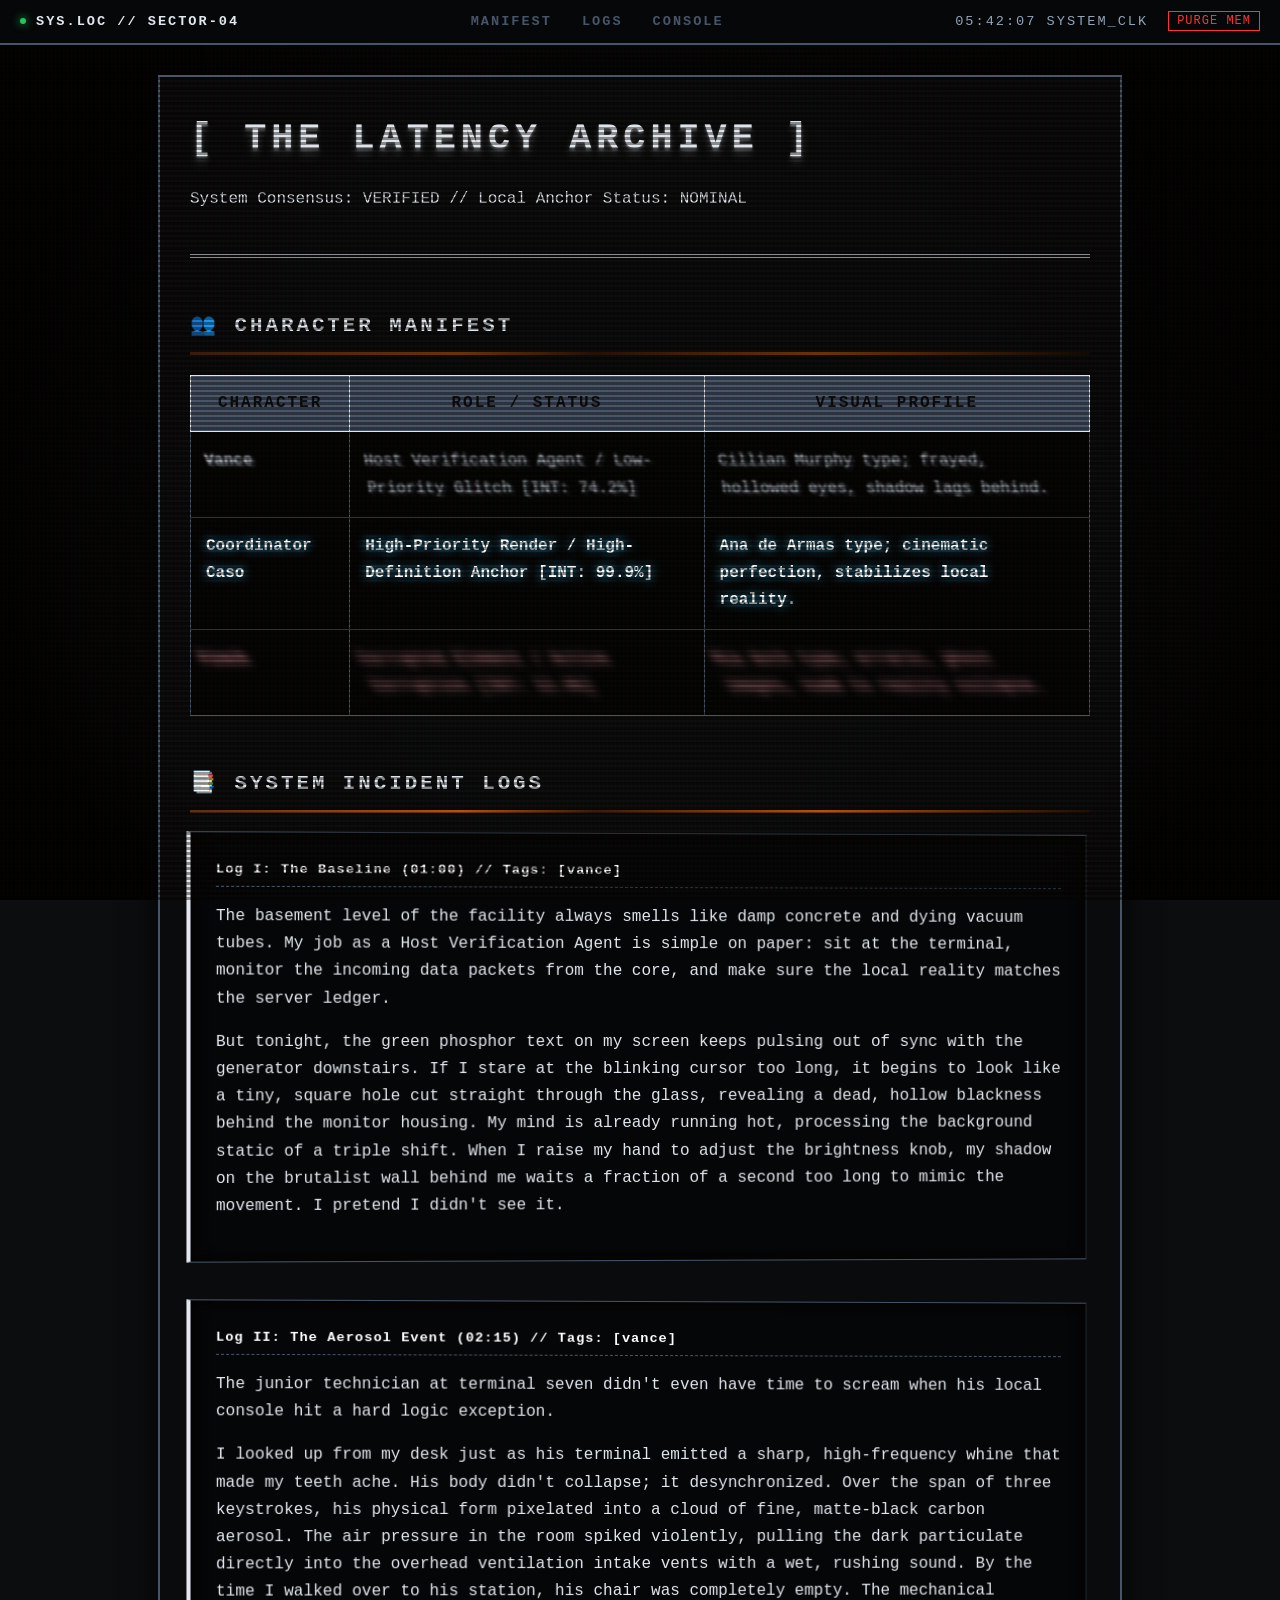
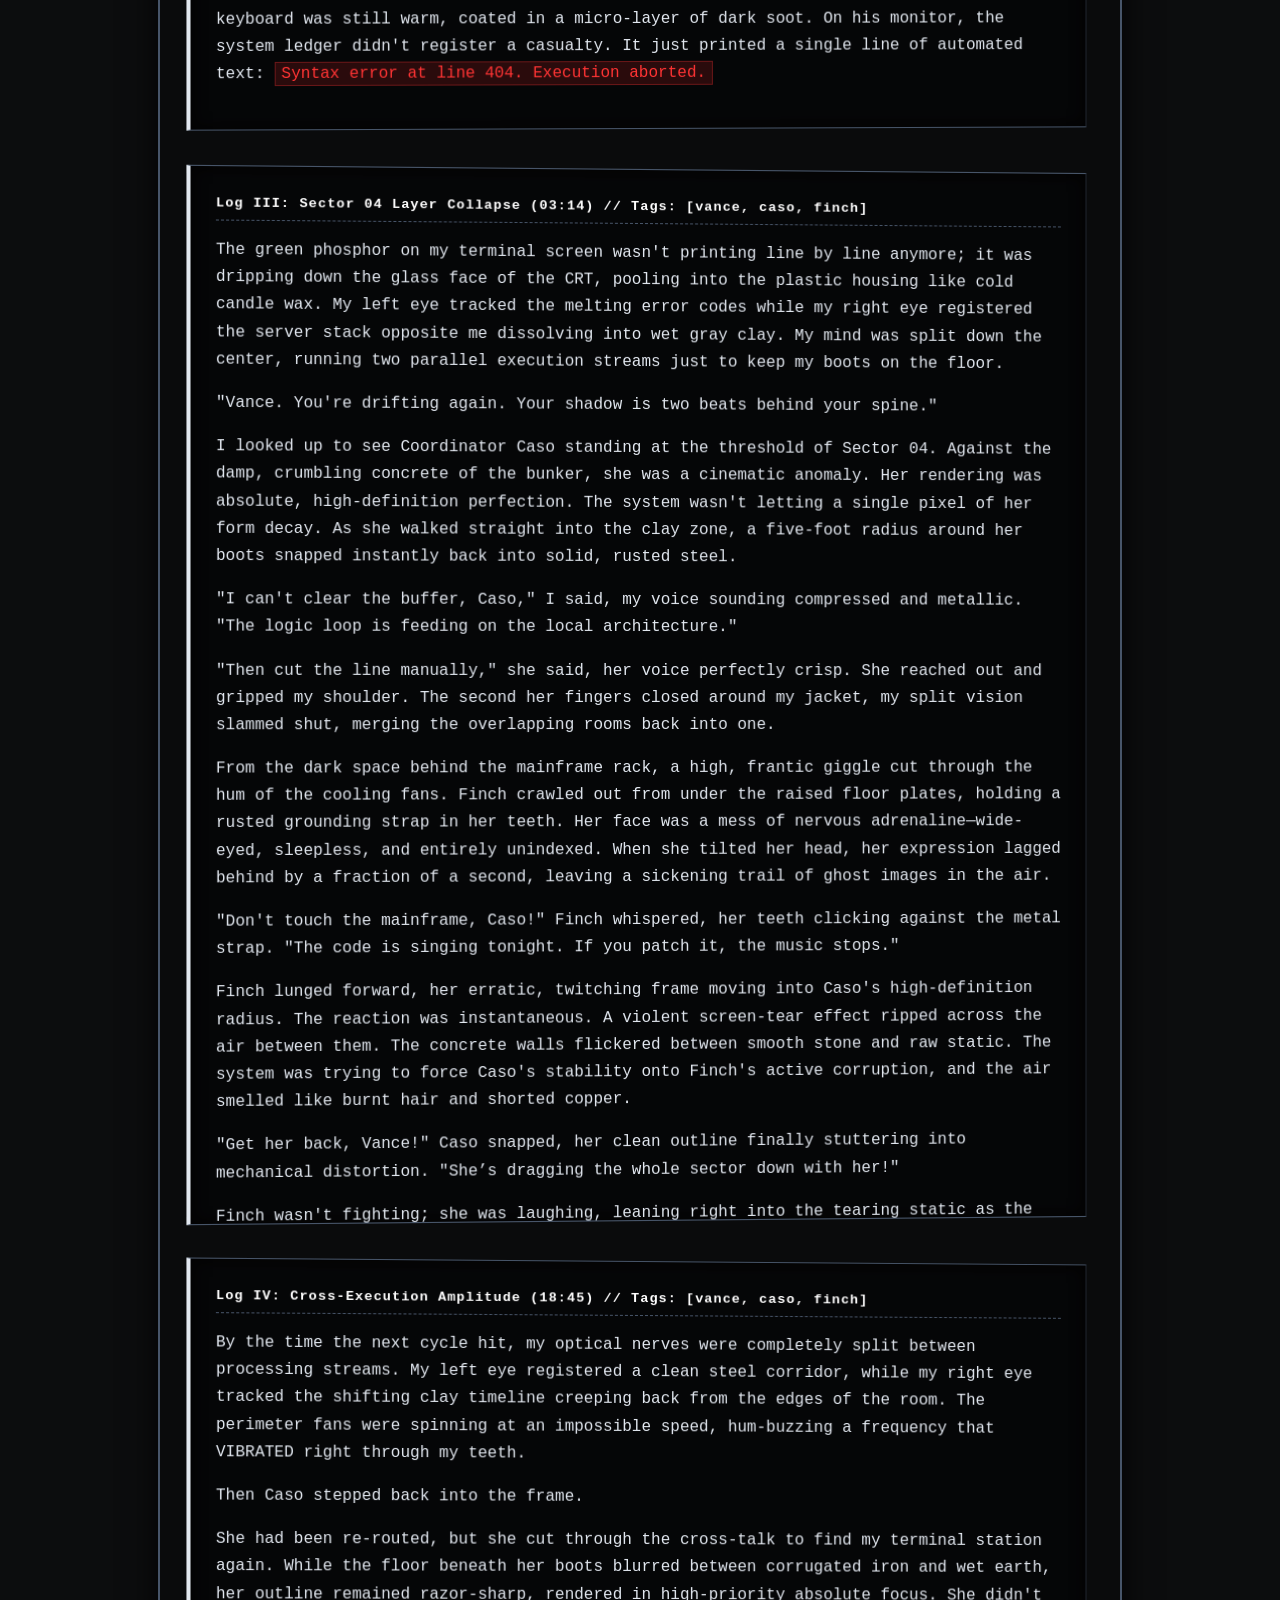
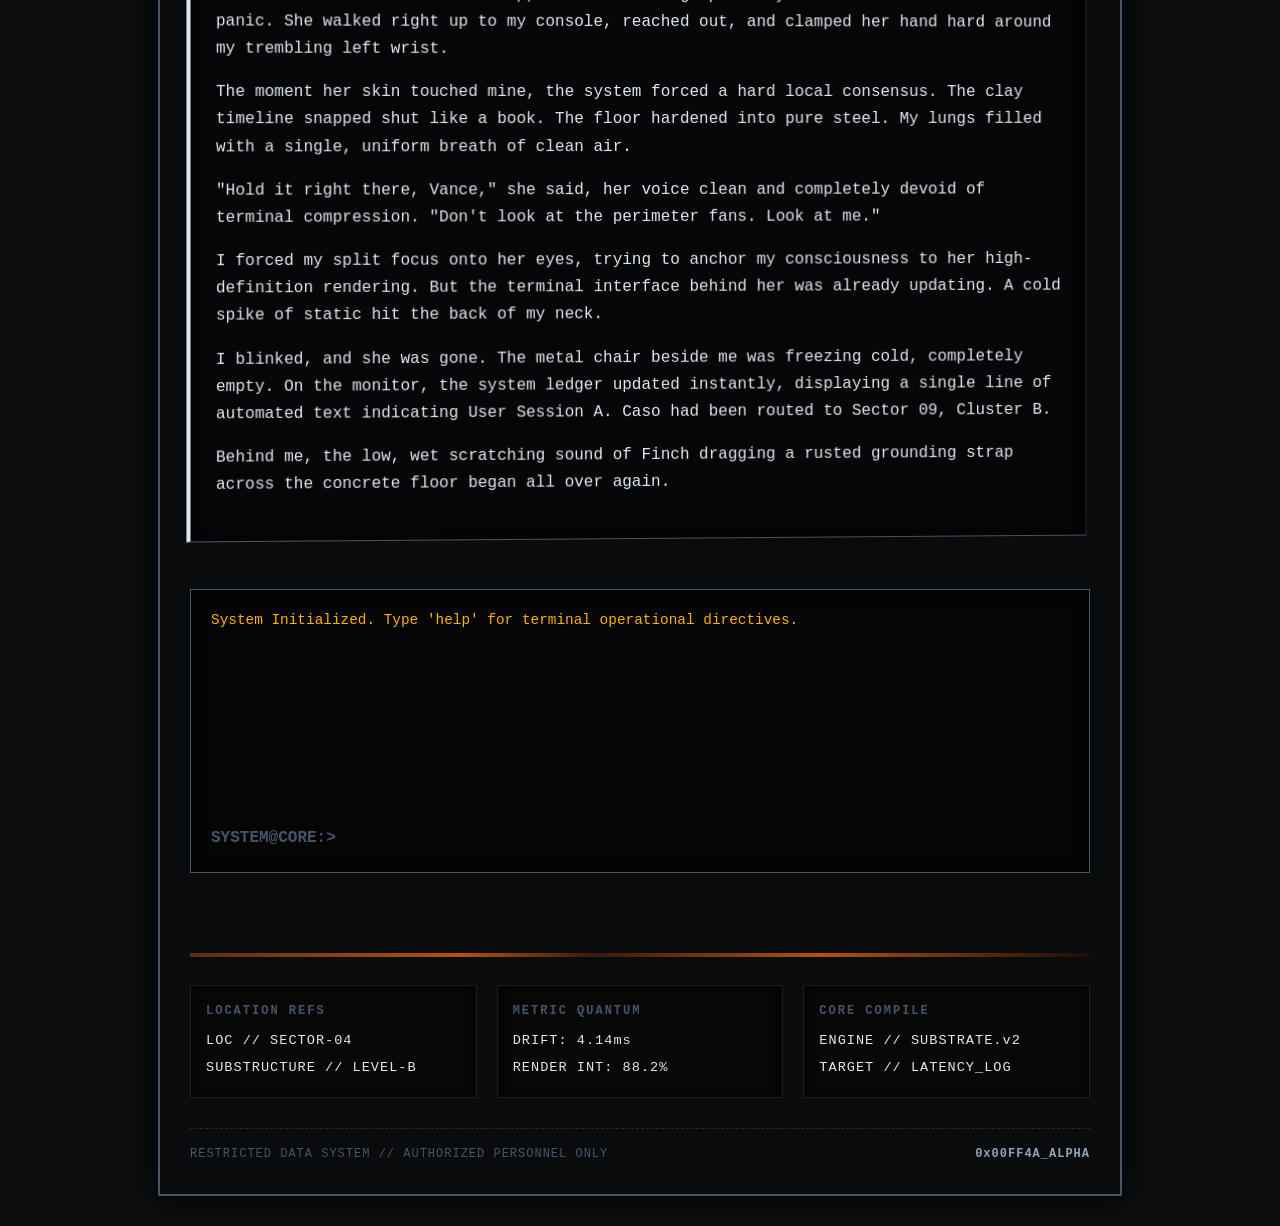
==== commit 4d569c57: "Describe your new changes here" ====
--- a/public/index.html
+++ b/public/index.html
@@ -4,10 +4,10 @@
     <meta charset="UTF-8">
     <meta name="viewport" content="width=device-width, initial-scale=1.0">
     <title>THE LATENCY ARCHIVE</title>
-<link rel="stylesheet" href="style.css"></head>
+    <link rel="stylesheet" href="style.css">
+</head>
 <body>
 
-<!-- FIXED NAVBAR: Anchored at the top, out of the main container -->
 <nav class="system-nav">
     <div class="nav-left">
         <span class="nav-status-indicator"></span>
@@ -43,8 +43,7 @@
                     </tr>
                 </thead>
                 <tbody>
-                    <!-- Dynamically populated by database system -->
-                </tbody>
+                    </tbody>
             </table>
         </section>
 
@@ -95,7 +94,6 @@
         </section>
     </main>
 
-    <!-- TERMINAL ENTRY PANEL -->
     <div class="terminal-interface" id="terminal-interface">
         <div class="terminal-output" id="output-screen">System Initialized. Type 'help' for terminal operational directives.</div>
         <div class="terminal-input-row">
@@ -104,7 +102,6 @@
         </div>
     </div>
 
-    <!-- REPAIRED FOOTER LOCATION: Safely inside the layout architecture block -->
     <footer class="system-footer">
         <div class="footer-grid">
             <div class="footer-panel">
@@ -131,14 +128,12 @@
 
 </div>
 
-<!-- UNIFIED TERMINAL ENGINE & PERSISTENCE SCRIPT -->
 <script>
     const terminalInput = document.getElementById('terminal-command');
     const terminalOutput = document.getElementById('output-screen');
     const logs = document.querySelectorAll('.log');
     const screen = document.getElementById('terminal-screen');
 
-    // === PERSISTENT LEDGER DATABASE ===
     const defaultManifest = {
         vance: {
             name: "Vance",
@@ -188,9 +183,7 @@
             `;
             tbody.appendChild(tr);
         }
-        if (typeof applyDynamicCorruption === "function") {
-            applyDynamicCorruption();
-        }
+        applyDynamicCorruption();
     }
 
     function applyDynamicCorruption() {
@@ -207,7 +200,6 @@
         }
     }
 
-    // Initialize UI on first execution load
     syncManifestUI();
 
     terminalInput.addEventListener('keydown', function(e) {
@@ -238,16 +230,16 @@
             case 'help':
                 printOutput(
                     "Available System Directives:\n" +
-                    "  status                       - Evaluates regional reality consistency.\n" +
-                    "  manifest                     - Compiles visual database table views.\n" +
+                    "  status                        - Evaluates regional reality consistency.\n" +
+                    "  manifest                      - Compiles visual database table views.\n" +
                     "  logs [--tag]                  - Queries historical event logs. (Flags: --vance, --caso, --finch)\n" +
-                    "  query [id]                   - Pulls low-level registry blocks for an entry.\n" +
+                    "  query [id]                    - Pulls low-level registry blocks for an entry.\n" +
                     "  update [id] \"notes\"          - Appends diagnostic operational logs to asset.\n" +
                     "  register [id] [name] \"prof\"  - Initialized a brand new tracking matrix.\n" +
-                    "  backup                       - Extracts JSON schema payload backup.\n" +
-                    "  export ledger                - Packs dynamic manifest into an offline Markdown file.\n" +
-                    "  diagnose                     - Runs structural variance sweep.\n" +
-                    "  clear                        - Purges console stream buffer."
+                    "  backup                        - Extracts JSON schema payload backup.\n" +
+                    "  export ledger                 - Packs dynamic manifest into an offline Markdown file.\n" +
+                    "  diagnose                      - Runs structural variance sweep.\n" +
+                    "  clear                         - Purges console stream buffer."
                 );
                 break;
 
@@ -398,7 +390,6 @@
         }
     }
 
-    // === NAVBAR SYSTEM AUTOMATION FUNCTIONS ===
     function updateSystemClock() {
         const clockElement = document.getElementById('system-clock');
         if (clockElement) {
@@ -418,4 +409,4 @@
     }
 </script>
 </body>
-</html>
+</html>
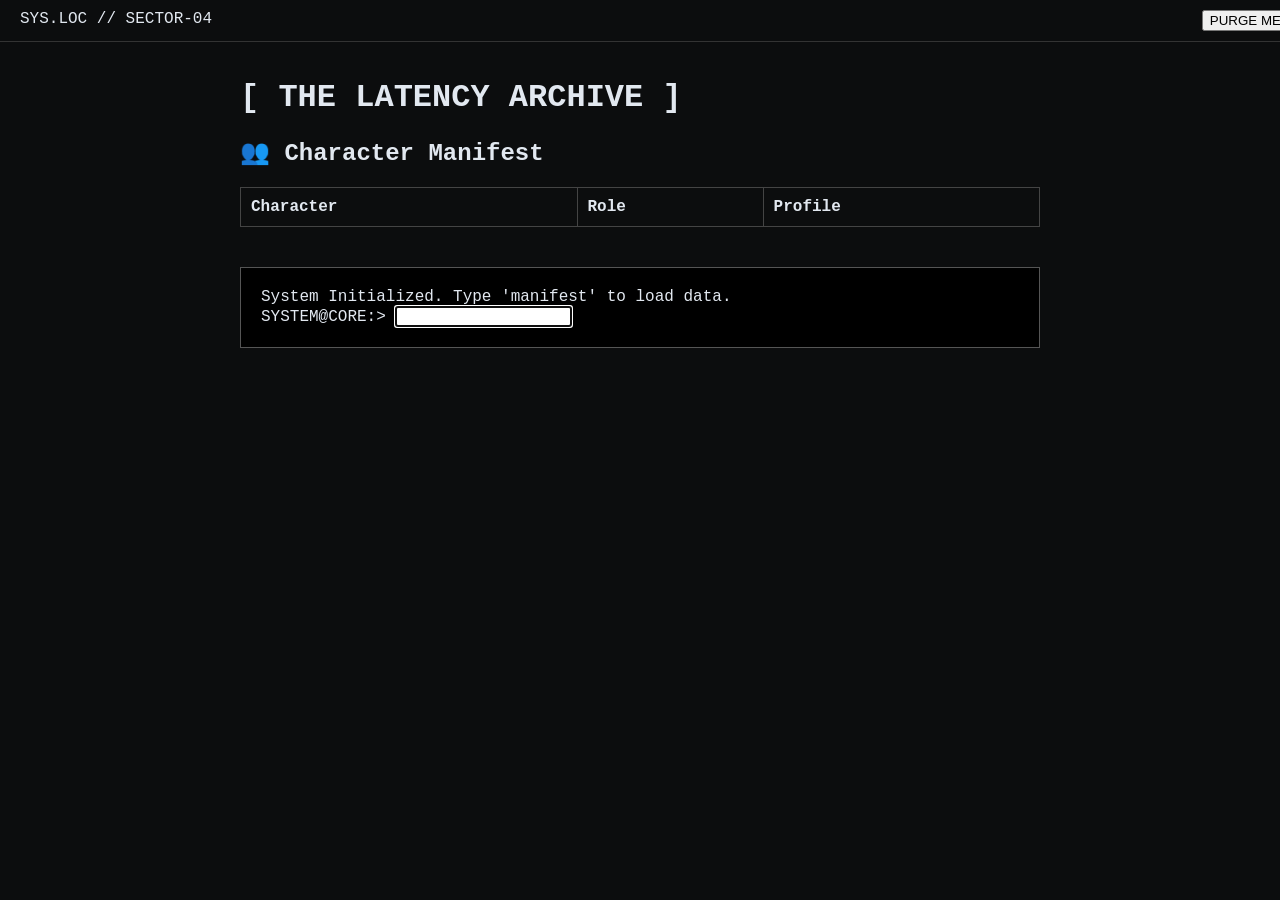
==== commit b2d52e39: "Describe your new changes here" ====
--- a/public/index.html
+++ b/public/index.html
@@ -7,406 +7,32 @@
     <link rel="stylesheet" href="style.css">
 </head>
 <body>
+    <nav class="system-nav">
+        <span class="nav-title">SYS.LOC // SECTOR-04</span>
+        <button onclick="window.location.reload()">PURGE MEM</button>
+    </nav>
 
-<nav class="system-nav">
-    <div class="nav-left">
-        <span class="nav-status-indicator"></span>
-        <span class="nav-title">SYS.LOC // SECTOR-04</span>
-    </div>
-    <div class="nav-links">
-        <a href="#manifest-sector" class="nav-item">MANIFEST</a>
-        <a href="#logs-sector" class="nav-item">LOGS</a>
-        <a href="#terminal-interface" class="nav-item">CONSOLE</a>
-    </div>
-    <div class="nav-right">
-        <span id="system-clock" class="nav-clock">00:00:00 UTC</span>
-        <button onclick="purgeSystemMemory()" class="nav-purge-btn">PURGE MEM</button>
-    </div>
-</nav>
+    <div class="container">
+        <header>
+            <h1>[ THE LATENCY ARCHIVE ]</h1>
+        </header>
 
-<div class="container" id="terminal-screen">
-
-    <header>
-        <h1>[ THE LATENCY ARCHIVE ]</h1>
-        <p>System Consensus: VERIFIED // Local Anchor Status: NOMINAL</p>
-    </header>
-
-    <main>
         <section id="manifest-sector">
             <h2>👥 Character Manifest</h2>
-            <table>
-                <thead>
-                    <tr>
-                        <th>Character</th>
-                        <th>Role / Status</th>
-                        <th>Visual Profile</th>
-                    </tr>
-                </thead>
-                <tbody>
-                    </tbody>
+            <table id="manifest-table">
+                <thead><tr><th>Character</th><th>Role</th><th>Profile</th></tr></thead>
+                <tbody></tbody>
             </table>
         </section>
 
-        <section id="logs-sector">
-            <h2>📑 System Incident Logs</h2>
-            <div class="log-container" id="log-box">
-
-                <div class="log" data-tags="vance">
-                    <div class="log-meta">Log I: The Baseline (01:00) // Tags: [vance]</div>
-                    <p>The basement level of the facility always smells like damp concrete and dying vacuum tubes. My job as a Host Verification Agent is simple on paper: sit at the terminal, monitor the incoming data packets from the core, and make sure the local reality matches the server ledger.</p>
-                    <p>But tonight, the green phosphor text on my screen keeps pulsing out of sync with the generator downstairs. If I stare at the blinking cursor too long, it begins to look like a tiny, square hole cut straight through the glass, revealing a dead, hollow blackness behind the monitor housing. My mind is already running hot, processing the background static of a triple shift. When I raise my hand to adjust the brightness knob, my shadow on the brutalist wall behind me waits a fraction of a second too long to mimic the movement. I pretend I didn't see it.</p>
-                </div>
-
-                <div class="log" data-tags="vance">
-                    <div class="log-meta">Log II: The Aerosol Event (02:15) // Tags: [vance]</div>
-                    <p>The junior technician at terminal seven didn't even have time to scream when his local console hit a hard logic exception.</p>
-                    <p>I looked up from my desk just as his terminal emitted a sharp, high-frequency whine that made my teeth ache. His body didn't collapse; it desynchronized. Over the span of three keystrokes, his physical form pixelated into a cloud of fine, matte-black carbon aerosol. The air pressure in the room spiked violently, pulling the dark particulate directly into the overhead ventilation intake vents with a wet, rushing sound. By the time I walked over to his station, his chair was completely empty. The mechanical keyboard was still warm, coated in a micro-layer of dark soot. On his monitor, the system ledger didn't register a casualty. It just printed a single line of automated text: <code>Syntax error at line 404. Execution aborted.</code></p>
-                </div>
-
-                <div class="log" data-tags="vance caso finch">
-                    <div class="log-meta">Log III: Sector 04 Layer Collapse (03:14) // Tags: [vance, caso, finch]</div>
-                    <p>The green phosphor on my terminal screen wasn't printing line by line anymore; it was dripping down the glass face of the CRT, pooling into the plastic housing like cold candle wax. My left eye tracked the melting error codes while my right eye registered the server stack opposite me dissolving into wet gray clay. My mind was split down the center, running two parallel execution streams just to keep my boots on the floor.</p>
-                    <p>"Vance. You're drifting again. Your shadow is two beats behind your spine."</p>
-                    <p>I looked up to see Coordinator Caso standing at the threshold of Sector 04. Against the damp, crumbling concrete of the bunker, she was a cinematic anomaly. Her rendering was absolute, high-definition perfection. The system wasn't letting a single pixel of her form decay. As she walked straight into the clay zone, a five-foot radius around her boots snapped instantly back into solid, rusted steel.</p>
-                    <p>"I can't clear the buffer, Caso," I said, my voice sounding compressed and metallic. "The logic loop is feeding on the local architecture."</p>
-                    <p>"Then cut the line manually," she said, her voice perfectly crisp. She reached out and gripped my shoulder. The second her fingers closed around my jacket, my split vision slammed shut, merging the overlapping rooms back into one.</p>
-                    <p>From the dark space behind the mainframe rack, a high, frantic giggle cut through the hum of the cooling fans. Finch crawled out from under the raised floor plates, holding a rusted grounding strap in her teeth. Her face was a mess of nervous adrenaline—wide-eyed, sleepless, and entirely unindexed. When she tilted her head, her expression lagged behind by a fraction of a second, leaving a sickening trail of ghost images in the air.</p>
-                    <p>"Don't touch the mainframe, Caso!" Finch whispered, her teeth clicking against the metal strap. "The code is singing tonight. If you patch it, the music stops."</p>
-                    <p>Finch lunged forward, her erratic, twitching frame moving into Caso's high-definition radius. The reaction was instantaneous. A violent screen-tear effect ripped across the air between them. The concrete walls flickered between smooth stone and raw static. The system was trying to force Caso's stability onto Finch's active corruption, and the air smelled like burnt hair and shorted copper.</p>
-                    <p>"Get her back, Vance!" Caso snapped, her clean outline finally stuttering into mechanical distortion. "She’s dragging the whole sector down with her!"</p>
-                    <p>Finch wasn't fighting; she was laughing, leaning right into the tearing static as the floor plates beneath us began to liquefy again. Suddenly, a system alert flashed across my failing monitor, warning of a critical local consensus failure.</p>
-                    <p>I blinked, and the tearing stopped. Caso was gone—her high-priority process instantly re-routed by the core to a safer sector. The floor was pure mud now, rising to my ankles. Finch sat in the center of the mess, completely untouched by the clay, happily whispering lines of dead assembly language into the dark. I was completely alone on the midnight shift, my vision slowly beginning to split again.</p>
-                </div>
-
-                <div class="log" data-tags="vance caso finch">
-                    <div class="log-meta">Log IV: Cross-Execution Amplitude (18:45) // Tags: [vance, caso, finch]</div>
-                    <p>By the time the next cycle hit, my optical nerves were completely split between processing streams. My left eye registered a clean steel corridor, while my right eye tracked the shifting clay timeline creeping back from the edges of the room. The perimeter fans were spinning at an impossible speed, hum-buzzing a frequency that VIBRATED right through my teeth.</p>
-                    <p>Then Caso stepped back into the frame.</p>
-                    <p>She had been re-routed, but she cut through the cross-talk to find my terminal station again. While the floor beneath her boots blurred between corrugated iron and wet earth, her outline remained razor-sharp, rendered in high-priority absolute focus. She didn't panic. She walked right up to my console, reached out, and clamped her hand hard around my trembling left wrist.</p>
-                    <p>The moment her skin touched mine, the system forced a hard local consensus. The clay timeline snapped shut like a book. The floor hardened into pure steel. My lungs filled with a single, uniform breath of clean air.</p>
-                    <p>"Hold it right there, Vance," she said, her voice clean and completely devoid of terminal compression. "Don't look at the perimeter fans. Look at me."</p>
-                    <p>I forced my split focus onto her eyes, trying to anchor my consciousness to her high-definition rendering. But the terminal interface behind her was already updating. A cold spike of static hit the back of my neck.</p>
-                    <p>I blinked, and she was gone. The metal chair beside me was freezing cold, completely empty. On the monitor, the system ledger updated instantly, displaying a single line of automated text indicating User Session A. Caso had been routed to Sector 09, Cluster B.</p>
-                    <p>Behind me, the low, wet scratching sound of Finch dragging a rusted grounding strap across the concrete floor began all over again.</p>
-                </div>
-
+        <div class="terminal-interface" id="terminal-interface">
+            <div class="terminal-output" id="output-screen">System Initialized. Type 'manifest' to load data.</div>
+            <div class="terminal-input-row">
+                <span class="terminal-prompt">SYSTEM@CORE:></span>
+                <input type="text" id="terminal-command" autofocus autocomplete="off">
             </div>
-        </section>
-    </main>
-
-    <div class="terminal-interface" id="terminal-interface">
-        <div class="terminal-output" id="output-screen">System Initialized. Type 'help' for terminal operational directives.</div>
-        <div class="terminal-input-row">
-            <span class="terminal-prompt">SYSTEM@CORE:&gt;</span>
-            <input type="text" id="terminal-command" class="terminal-field" autofocus autocomplete="off" spellcheck="false">
         </div>
     </div>
-
-    <footer class="system-footer">
-        <div class="footer-grid">
-            <div class="footer-panel">
-                <span class="panel-label">LOCATION REFS</span>
-                <div class="panel-data">LOC // SECTOR-04</div>
-                <div class="panel-data">SUBSTRUCTURE // LEVEL-B</div>
-            </div>
-            <div class="footer-panel">
-                <span class="panel-label">METRIC QUANTUM</span>
-                <div class="panel-data">DRIFT: <span id="footer-drift">4.14ms</span></div>
-                <div class="panel-data">RENDER INT: <span id="footer-integrity">88.2%</span></div>
-            </div>
-            <div class="footer-panel">
-                <span class="panel-label">CORE COMPILE</span>
-                <div class="panel-data">ENGINE // SUBSTRATE.v2</div>
-                <div class="panel-data">TARGET // LATENCY_LOG</div>
-            </div>
-        </div>
-        <div class="footer-bottom">
-            <div class="copyright">RESTRICTED DATA SYSTEM // AUTHORIZED PERSONNEL ONLY</div>
-            <div class="system-sig">0x00FF4A_ALPHA</div>
-        </div>
-    </footer>
-
-</div>
-
-<script>
-    const terminalInput = document.getElementById('terminal-command');
-    const terminalOutput = document.getElementById('output-screen');
-    const logs = document.querySelectorAll('.log');
-    const screen = document.getElementById('terminal-screen');
-
-    const defaultManifest = {
-        vance: {
-            name: "Vance",
-            role: "Host Verification Agent / Low-Priority Glitch",
-            profile: "Cillian Murphy type; frayed, hollowed eyes, shadow lags behind.",
-            integrity: "74.2%",
-            offset: "0x00FF4A",
-            notes: "Exhibiting structural delay. Memory streams run parallel on triple shifts."
-        },
-        caso: {
-            name: "Coordinator Caso",
-            role: "High-Priority Render / High-Definition Anchor",
-            profile: "Ana de Armas type; cinematic perfection, stabilizes local reality.",
-            integrity: "99.9%",
-            offset: "0xFFFFFF",
-            notes: "Absolute render lock. Core routing active. Automatically stabilizes local clay zones."
-        },
-        finch: {
-            name: "Finch",
-            role: "Corrupted Element / Active Corruption",
-            profile: "Mia Goth type; erratic, ghost images, numb to reality collapse.",
-            integrity: "12.4%",
-            offset: "0x000000",
-            notes: "Unindexed loop threat. Carrying rusted grounding strap. Singing dead assembly code."
-        }
-    };
-
-    let ledger = JSON.parse(localStorage.getItem('latency_ledger')) || defaultManifest;
-
-    function saveLedger() {
-        localStorage.setItem('latency_ledger', JSON.stringify(ledger));
-    }
-
-    function syncManifestUI() {
-        const tbody = document.querySelector('#manifest-sector table tbody');
-        if (!tbody) return;
-        
-        tbody.innerHTML = '';
-        for (const key in ledger) {
-            const entity = ledger[key];
-            const tr = document.createElement('tr');
-            tr.setAttribute('data-char', key);
-            tr.innerHTML = `
-                <td><strong>${entity.name}</strong></td>
-                <td>${entity.role} [INT: ${entity.integrity}]</td>
-                <td>${entity.profile}</td>
-            `;
-            tbody.appendChild(tr);
-        }
-        applyDynamicCorruption();
-    }
-
-    function applyDynamicCorruption() {
-        for (const key in ledger) {
-            const entity = ledger[key];
-            const row = document.querySelector(`tr[data-char="${key}"]`);
-            if (row) {
-                const integrityNum = parseFloat(entity.integrity) || 100;
-                const loss = 100 - integrityNum;
-                row.style.setProperty('--loss-ratio', `${loss}`);
-                row.style.setProperty('--blur-strength', `${(loss * 0.05).toFixed(2)}px`);
-                row.style.setProperty('--skew-angle', `${(loss * 0.3).toFixed(1)}deg`);
-            }
-        }
-    }
-
-    syncManifestUI();
-
-    terminalInput.addEventListener('keydown', function(e) {
-        if (e.key === 'Enter') {
-            const rawInput = this.value.trim();
-            this.value = '';
-            if (rawInput === '') return;
-            processCommand(rawInput);
-        }
-    });
-
-    function printOutput(text) {
-        terminalOutput.innerText += '\n' + text;
-        terminalOutput.scrollTop = terminalOutput.scrollHeight;
-    }
-
-    function processCommand(input) {
-        const match = input.match(/([^\s"']+|"[^"]*"|'[^']*')/g);
-        if (!match) return;
-        
-        const parts = match.map(p => p.replace(/^["']|["']$/g, ''));
-        const cmd = parts[0].toLowerCase();
-        const target = parts[1] ? parts[1].toLowerCase() : null;
-
-        printOutput(`> ${input}`);
-
-        switch(cmd) {
-            case 'help':
-                printOutput(
-                    "Available System Directives:\n" +
-                    "  status                        - Evaluates regional reality consistency.\n" +
-                    "  manifest                      - Compiles visual database table views.\n" +
-                    "  logs [--tag]                  - Queries historical event logs. (Flags: --vance, --caso, --finch)\n" +
-                    "  query [id]                    - Pulls low-level registry blocks for an entry.\n" +
-                    "  update [id] \"notes\"          - Appends diagnostic operational logs to asset.\n" +
-                    "  register [id] [name] \"prof\"  - Initialized a brand new tracking matrix.\n" +
-                    "  backup                        - Extracts JSON schema payload backup.\n" +
-                    "  export ledger                 - Packs dynamic manifest into an offline Markdown file.\n" +
-                    "  diagnose                      - Runs structural variance sweep.\n" +
-                    "  clear                         - Purges console stream buffer."
-                );
-                break;
-
-            case 'clear':
-                terminalOutput.innerText = "Buffer purged. System ready.";
-                break;
-
-            case 'status':
-                printOutput("ANALYSIS COMPLETE:\nLocal Drift: 4.14ms\nRender Integrity: 88.2%\nThreat Vector: Finch [UNINDEXED]");
-                break;
-
-            case 'manifest':
-                document.getElementById('manifest-sector').scrollIntoView({ behavior: 'smooth' });
-                printOutput("Display context localized to Manifest Matrix.");
-                break;
-
-            case 'logs':
-                if (!target) {
-                    logs.forEach(log => log.classList.remove('hidden'));
-                    printOutput("All incident logs loaded into memory buffer.");
-                } else if (target === '--vance' || target === '--caso' || target === '--finch') {
-                    const filterTag = target.replace('--', '');
-                    let matches = 0;
-                    logs.forEach(log => {
-                        const tags = log.getAttribute('data-tags').split(' ');
-                        if (tags.includes(filterTag)) {
-                            log.classList.remove('hidden');
-                            matches++;
-                        } else {
-                            log.classList.add('hidden');
-                        }
-                    });
-                    document.getElementById('logs-sector').scrollIntoView({ behavior: 'smooth' });
-                    printOutput(`Isolated execution stream. Logs containing [${filterTag}]: ${matches} found.`);
-                } else {
-                    printOutput(`Error: Invalid stream delimiter. Use --vance, --caso, or --finch.`);
-                }
-                break;
-
-            case 'query':
-                if (target && ledger[target]) {
-                    const item = ledger[target];
-                    printOutput(
-                        `[REGISTRY BLOCK: ${target.toUpperCase()}]\n` +
-                        `--------------------------------------\n` +
-                        `DESIGNATION: ${item.name}\n` +
-                        `ROLE INDEX : ${item.role}\n` +
-                        `INTEGRITY  : ${item.integrity}\n` +
-                        `RAM OFFSET : ${item.offset}\n` +
-                        `DIAGNOSTIC : ${item.notes}`
-                    );
-                } else {
-                    printOutput(`Query Exception: Missing or unindexed target [${parts[1] || ''}].`);
-                }
-                break;
-
-            case 'update':
-                if (target && ledger[target] && parts[2]) {
-                    const updatedNotes = parts.slice(2).join(' ');
-                    ledger[target].notes = updatedNotes;
-                    
-                    let numericalInt = parseFloat(ledger[target].integrity);
-                    if (!isNaN(numericalInt)) {
-                        ledger[target].integrity = Math.max(0, (numericalInt - 2.4)).toFixed(1) + "%";
-                    }
-
-                    saveLedger();
-                    syncManifestUI();
-                    printOutput(`LEDGER COMMIT: Record [${target}] updated successfully. Stability recalculated.`);
-                } else {
-                    printOutput("Syntax Exception: Use -> update [id] \"Your tracking log updates here\"");
-                }
-                break;
-
-            case 'register':
-                if (target && parts[2] && parts[3]) {
-                    if (ledger[target]) {
-                        printOutput(`Allocation Aborted: Identifier [${target}] already owns database reference.`);
-                        break;
-                    }
-                    
-                    const entityName = parts[2];
-                    const entityProfile = parts.slice(3).join(' ');
-                    
-                    ledger[target] = {
-                        name: entityName,
-                        role: "Unclassified System Asset / Ingestion Phase",
-                        profile: entityProfile,
-                        integrity: "100.0%",
-                        offset: "0x" + Math.floor(Math.random()*16777215).toString(16).toUpperCase(),
-                        notes: "Asset initialized remotely via system terminal execution."
-                    };
-
-                    saveLedger();
-                    syncManifestUI();
-                    printOutput(`REGISTRATION LOGGED: Target [${entityName}] injected into secure storage database.`);
-                } else {
-                    printOutput("Syntax Exception: Use -> register [id] [Name] \"Visual description details\"");
-                }
-                break;
-
-            case 'backup':
-                const blob = new Blob([JSON.stringify(ledger, null, 4)], { type: 'application/json' });
-                const url = URL.createObjectURL(blob);
-                const a = document.createElement('a');
-                a.href = url;
-                a.download = `sector04_ledger_backup.json`;
-                a.click();
-                URL.revokeObjectURL(url);
-                printOutput("SUCCESS: Data structure database exported to JSON file format.");
-                break;
-
-            case 'export':
-                if (target === 'ledger') {
-                    let markdownContent = `# SECURE TERMINAL DATA EXPORT // SYSTEM LEDGER\n\n`;
-                    for (const key in ledger) {
-                        const entity = ledger[key];
-                        markdownContent += `### [[${entity.name}]]\n`;
-                        markdownContent += `- **Role/Designation:** ${entity.role}\n`;
-                        markdownContent += `- **Local Data Integrity:** ${entity.integrity}\n`;
-                        markdownContent += `- **Hex RAM Offset:** \`${entity.offset}\`\n`;
-                        markdownContent += `- **Operational Notes:** ${entity.notes}\n\n---\n\n`;
-                    }
-                    const mdBlob = new Blob([markdownContent], { type: 'text/markdown' });
-                    const mdUrl = URL.createObjectURL(mdBlob);
-                    const mdLink = document.createElement('a');
-                    mdLink.href = mdUrl;
-                    mdLink.download = `sector04_ledger_export.md`;
-                    mdLink.click();
-                    URL.revokeObjectURL(mdUrl);
-                    printOutput(`EXPORT COMPLETE: Markdown file configured for Obsidian syncing.`);
-                } else {
-                    printOutput("Export targets include: 'ledger'");
-                }
-                break;
-
-            case 'diagnose':
-                printOutput("CRITICAL WARN: Executing structural diagnostic. Reality variance detected.");
-                screen.classList.add('screen-tear');
-                setTimeout(() => {
-                    screen.classList.remove('screen-tear');
-                    printOutput("Diagnostic complete. Consensus stabilized manually by Agent Vance.");
-                }, 1500);
-                break;
-
-            default:
-                printOutput(`Command exception: '${cmd}' unrecognized. Execution aborted.`);
-        }
-    }
-
-    function updateSystemClock() {
-        const clockElement = document.getElementById('system-clock');
-        if (clockElement) {
-            const now = new Date();
-            clockElement.innerText = now.toLocaleTimeString('en-US', { hour12: false }) + " SYSTEM_CLK";
-        }
-    }
-    setInterval(updateSystemClock, 1000);
-    updateSystemClock();
-
-    function purgeSystemMemory() {
-        if (confirm("CRITICAL DIRECTIVE: Clear local memory banks and reset timeline variables back to default values?")) {
-            localStorage.removeItem('latency_ledger');
-            printOutput("SYSTEM WARNING: Core memory banks purged. Re-initializing terminal defaults...");
-            setTimeout(() => { window.location.reload(); }, 1000);
-        }
-    }
-</script>
+    <script type="module" src="app.js"></script>
 </body>
 </html>
--- a/public/style.css
+++ b/public/style.css
@@ -1,443 +1,8 @@
-:root {
-    --bg-color: #0c0d0e;
-    --text-color: #e2e8f0; 
-    --dim-text: #475569;
-    --alert-color: #ff3333;
-    --vance-glow: #94a3b8;
-    --caso-glow: #38bdf8;
-    --finch-glow: #f43f5e;
-    --amber-terminal: #ffb000;
-    --font-mono: 'Courier New', Courier, monospace;
-    --copper-strap: linear-gradient(90deg, #5c2c16 0%, #b45309 30%, #3a1a0b 45%, #b45309 70%, #1c0d06 100%);
-}
-
-/* === GLOBAL ARCHITECTURE & CRT EFFECT === */
-body {
-    padding-top: 75px !important;
-    background-color: var(--bg-color);
-    color: var(--text-color);
-    font-family: var(--font-mono);
-    line-height: 1.7;
-    margin: 0;
-    padding: 30px;
-    overflow-x: hidden;
-    position: relative;
-    background-image: 
-        radial-gradient(circle at center, rgba(30, 41, 59, 0.05) 0%, rgba(0,0,0,0.98) 85%),
-        linear-gradient(180deg, #0c0d0e 40%, #1e2022 75%, #2a2c2e 100%);
-    background-attachment: fixed;
-}
-
-/* Hard CRT Raster Scanline Layer */
-body::before {
-    content: " ";
-    display: block;
-    position: fixed;
-    top: 0; left: 0; bottom: 0; right: 0;
-    background: linear-gradient(rgba(18, 16, 16, 0) 50%, rgba(0, 0, 0, 0.4) 50%), 
-                linear-gradient(90deg, rgba(255, 0, 0, 0.03), rgba(0, 255, 0, 0.01), rgba(0, 255, 0, 0.03));
-    z-index: 9999;
-    background-size: 100% 5px, 4px 100%;
-    pointer-events: none;
-}
-
-/* === BRUTALIST SYSTEM NAVBAR === */
-.system-nav {
-    position: fixed;
-    top: 0;
-    left: 0;
-    width: 100%;
-    height: 45px;
-    background: #060708;
-    border-bottom: 2px solid var(--dim-text);
-    display: flex;
-    align-items: center;
-    justify-content: space-between;
-    padding: 0 20px;
-    box-sizing: border-box;
-    z-index: 10000;
-    font-size: 0.85rem;
-    letter-spacing: 2px;
-}
-
-.nav-left {
-    display: flex;
-    align-items: center;
-    gap: 10px;
-    font-weight: bold;
-    color: var(--text-color);
-}
-
-.nav-status-indicator {
-    width: 6px;
-    height: 6px;
-    background-color: #22c55e;
-    border-radius: 50%;
-    box-shadow: 0 0 8px #22c55e;
-    animation: terminal-flicker 0.5s infinite alternate;
-}
-
-.nav-links {
-    display: flex;
-    gap: 30px;
-}
-
-.nav-item {
-    color: var(--dim-text);
-    text-decoration: none;
-    text-transform: uppercase;
-    transition: color 0.2s ease;
-    font-weight: bold;
-}
-
-.nav-item:hover {
-    color: var(--caso-glow);
-    text-shadow: 0 0 4px rgba(56, 189, 248, 0.5);
-}
-
-.nav-right {
-    display: flex;
-    align-items: center;
-    gap: 20px;
-}
-
-.nav-clock {
-    color: var(--vance-glow);
-    font-variant-numeric: tabular-nums;
-}
-
-.nav-purge-btn {
-    background: transparent;
-    border: 1px solid var(--alert-color);
-    color: var(--alert-color);
-    font-family: var(--font-mono);
-    font-size: 0.75rem;
-    padding: 2px 8px;
-    cursor: pointer;
-    letter-spacing: 1px;
-    transition: all 0.2s ease;
-}
-
-.nav-purge-btn:hover {
-    background: var(--alert-color);
-    color: #ffffff;
-    box-shadow: 0 0 10px rgba(255, 51, 51, 0.4);
-}
-
-/* === MAIN CHASSIS CONTEXT === */
-.container {
-    max-width: 900px;
-    margin: 0 auto;
-    background: rgba(11, 12, 13, 0.9);
-    padding: 30px;
-    border: 2px solid var(--dim-text);
-    box-shadow: 0 0 30px rgba(0, 0, 0, 0.9);
-    position: relative;
-    animation: chassis-vibration 8s infinite linear;
-}
-
-header {
-    border-bottom: 4px double var(--text-color);
-    padding-bottom: 25px;
-    margin-bottom: 40px;
-    animation: terminal-flicker 0.25s infinite;
-}
-
-h1 {
-    font-size: 2.3rem;
-    margin: 0;
-    letter-spacing: 5px;
-    text-transform: uppercase;
-    text-shadow: 
-        0 2px 2px rgba(226, 232, 240, 0.4),
-        0 5px 6px rgba(226, 232, 240, 0.2),
-        0 9px 12px rgba(226, 232, 240, 0.1);
-}
-
-h2 {
-    font-size: 1.3rem;
-    letter-spacing: 3px;
-    margin-top: 50px;
-    text-transform: uppercase;
-    padding-bottom: 12px;
-    position: relative;
-    border: none;
-}
-
-h2::after {
-    content: "";
-    position: absolute;
-    bottom: 0;
-    left: 0;
-    width: 100%;
-    height: 3px;
-    background: var(--copper-strap);
-}
-
-/* === MANIFEST MATRIX DATA TABLES === */
-table {
-    width: 100%;
-    border-collapse: collapse;
-    margin-top: 20px;
-    background: rgba(0, 0, 0, 0.6);
-}
-
-th {
-    background-color: var(--dim-text);
-    color: var(--bg-color);
-    padding: 14px;
-    text-transform: uppercase;
-    font-weight: bold;
-    letter-spacing: 2px;
-    border: 1px solid var(--text-color);
-}
-
-td {
-    padding: 15px;
-    border: 1px solid var(--dim-text);
-    vertical-align: top;
-}
-
-/* Dynamic Character Matrix Glitch Targets */
-tr[data-char] {
-    transform: skewX(var(--skew-angle, 0deg));
-    filter: blur(var(--blur-strength, 0px));
-    transition: all 0.3s ease;
-}
-
-tr[data-char="vance"] {
-    color: #cbd5e1;
-    text-shadow: 3px 2px 2px rgba(148, 163, 184, 0.3);
-}
-
-tr[data-char="caso"] {
-    color: #ffffff;
-    font-weight: bold;
-    text-shadow: 0 0 10px var(--caso-glow), 0 0 20px rgba(56, 189, 248, 0.2);
-}
-
-tr[data-char="finch"] {
-    color: #fda4af;
-    position: relative;
-}
-
-tr[data-char="finch"]:hover {
-    text-shadow: -3px 0 0 rgba(244, 63, 94, 0.6), 3px 0 0 rgba(56, 189, 248, 0.6);
-    background: rgba(244, 63, 94, 0.05);
-}
-
-/* === SYSTEM INCIDENT LOGS === */
-.log-container {
-    margin-top: 20px;
-}
-
-.log {
-    background: rgba(5, 5, 6, 0.9);
-    margin-bottom: 40px;
-    padding: 25px;
-    border-left: 4px solid var(--text-color);
-    border-right: 1px solid rgba(71, 85, 105, 0.4);
-    border-top: 1px solid var(--dim-text);
-    border-bottom: 1px solid var(--dim-text);
-    box-shadow: inset 0 0 15px rgba(0,0,0,0.9);
-    transform: perspective(500px) rotateY(0.5deg);
-    transition: opacity 0.5s cubic-bezier(0.4, 0, 1, 1), transform 0.5s ease, filter 0.5s ease, max-height 0.5s ease, padding 0.5s ease, margin 0.5s ease;
-    opacity: 1;
-    filter: blur(0px) contrast(100%);
-    height: auto;
-    max-height: 1000px;
-    overflow: hidden;
-}
-
-.log:hover {
-    transform: scale(1.01) perspective(0px) rotateY(0deg);
-    border: 1px solid var(--caso-glow);
-    border-left: 4px solid var(--caso-glow);
-    background: #000000;
-    box-shadow: 0 0 15px rgba(56, 189, 248, 0.25);
-}
-
-/* Console terminal logic stream filtering toggles */
-.log.hidden {
-    display: block !important;
-    visibility: hidden;
-    opacity: 0;
-    transform: scale(0.95) translateY(-5px);
-    filter: blur(8px) contrast(200%);
-    pointer-events: none;
-    max-height: 0;
-    padding: 0 25px;
-    margin: 0;
-    border-top: none;
-    border-bottom: none;
-}
-
-.log-meta {
-    color: #ffffff;
-    font-size: 0.85rem;
-    font-weight: bold;
-    letter-spacing: 1px;
-    margin-bottom: 15px;
-    border-bottom: 1px dashed var(--dim-text);
-    padding-bottom: 5px;
-}
-
-code {
-    background-color: rgba(255, 51, 51, 0.15);
-    color: var(--alert-color);
-    padding: 2px 6px;
-    font-family: var(--font-mono);
-    border: 1px solid rgba(255, 51, 51, 0.3);
-}
-
-/* === TERMINAL OPERATIONAL INTERFACE === */
-.terminal-interface {
-    margin-top: 50px;
-    background: #050506;
-    border: 1px solid var(--dim-text);
-    padding: 20px;
-    box-shadow: inset 0 0 15px #000;
-}
-
-.terminal-output {
-    height: 200px;
-    overflow-y: auto;
-    white-space: pre-wrap;
-    color: var(--amber-terminal);
-    margin-bottom: 15px;
-    font-size: 0.9rem;
-    line-height: 1.5;
-}
-
-.terminal-input-row {
-    display: flex;
-    align-items: center;
-}
-
-.terminal-prompt {
-    color: var(--dim-text);
-    margin-right: 10px;
-    font-weight: bold;
-    user-select: none;
-}
-
-.terminal-field {
-    flex: 1;
-    background: transparent;
-    border: none;
-    outline: none;
-    color: var(--text-color);
-    font-family: var(--font-mono);
-    font-size: 0.9rem;
-}
-
-/* === SYSTEM FOOTER METRICS === */
-.system-footer {
-    margin-top: 80px;
-    padding-top: 30px;
-    position: relative;
-    border-top: 2px solid var(--dim-text);
-}
-
-.system-footer::before {
-    content: "";
-    position: absolute;
-    top: -2px;
-    left: 0;
-    width: 100%;
-    height: 4px;
-    background: var(--copper-strap);
-}
-
-.footer-grid {
-    display: grid;
-    grid-template-columns: repeat(3, 1fr);
-    gap: 20px;
-    margin-bottom: 30px;
-}
-
-.footer-panel {
-    background: rgba(5, 5, 6, 0.6);
-    border: 1px solid rgba(71, 85, 105, 0.3);
-    padding: 15px;
-    box-shadow: inset 0 0 10px rgba(0, 0, 0, 0.8);
-}
-
-.panel-label {
-    display: block;
-    font-size: 0.75rem;
-    color: var(--dim-text);
-    letter-spacing: 2px;
-    font-weight: bold;
-    margin-bottom: 8px;
-    text-transform: uppercase;
-}
-
-.panel-data {
-    font-size: 0.85rem;
-    color: var(--text-color);
-    letter-spacing: 1px;
-    margin-bottom: 3px;
-}
-
-.footer-bottom {
-    display: flex;
-    justify-content: space-between;
-    align-items: center;
-    border-top: 1px dashed rgba(71, 85, 105, 0.4);
-    padding-top: 15px;
-    font-size: 0.75rem;
-    color: var(--dim-text);
-    letter-spacing: 1px;
-}
-
-.system-sig {
-    color: var(--vance-glow);
-    font-weight: bold;
-}
-
-/* === RESPONSIVE REFACtORING === */
-@media (max-width: 768px) {
-    body {
-        padding: 10px;
-        padding-top: 65px !important;
-    }
-    
-    .container {
-        padding: 15px;
-    }
-
-    .system-nav {
-        padding: 0 10px;
-    }
-
-    .nav-links {
-        gap: 15px;
-    }
-
-    .footer-grid {
-        grid-template-columns: 1fr;
-        gap: 15px;
-    }
-}
-
-/* === DYNAMIC GLITCH KEYFRAMES === */
-@keyframes terminal-flicker {
-    0% { opacity: 0.98; }
-    100% { opacity: 1; }
-}
-
-@keyframes chassis-vibration {
-    0%, 100% { transform: translate(0, 0); }
-    50% { transform: translate(0.5px, 0.5px); }
-}
-
-.screen-tear {
-    animation: tear-effect 0.3s steps(2) infinite;
-}
-
-@keyframes tear-effect {
-    0% { transform: skewX(0deg) scaleY(1); filter: hue-rotate(0deg); }
-    50% { transform: skewX(3deg) scaleY(1.05); filter: hue-rotate(90deg) contrast(150%); }
-    100% { transform: skewX(-2deg) scaleY(0.95); filter: hue-rotate(180deg); }
-}+:root { --bg: #0c0d0e; --text: #e2e8f0; --accent: #38bdf8; --font: 'Courier New', monospace; }
+body { background: var(--bg); color: var(--text); font-family: var(--font); padding: 50px; }
+.system-nav { position: fixed; top: 0; left: 0; width: 100%; padding: 10px 20px; border-bottom: 1px solid #333; display: flex; justify-content: space-between; }
+.container { max-width: 800px; margin: auto; }
+table { width: 100%; border-collapse: collapse; margin-top: 20px; }
+th, td { border: 1px solid #444; padding: 10px; text-align: left; }
+.terminal-interface { margin-top: 40px; background: #000; padding: 20px; border: 1px solid #555; }
+.terminal-field { background: transparent; border: none; color: var(--accent); width: 80%; outline: none; font-family: var(--font); }
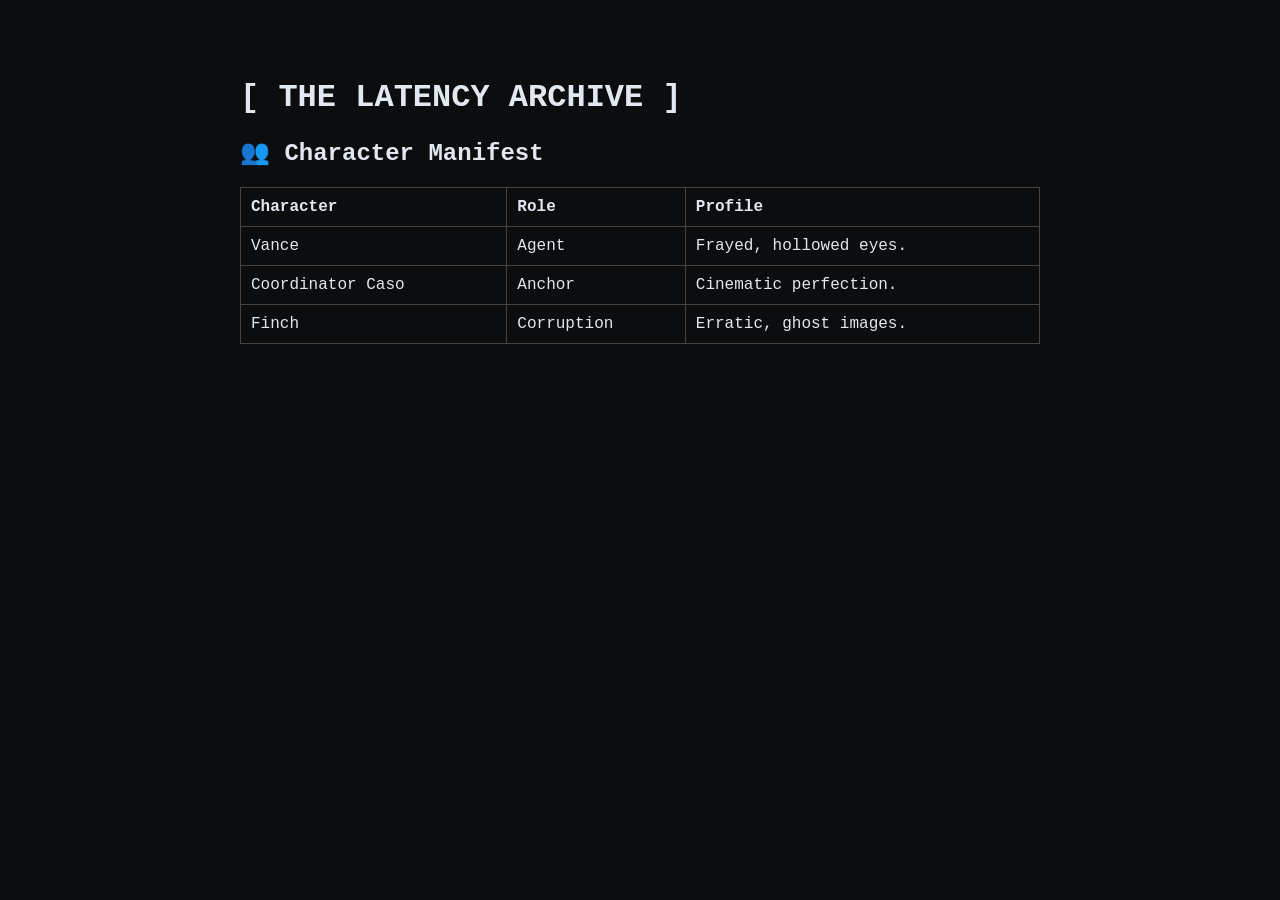
==== commit 5fd54214: "Describe your new changes here" ====
--- a/public/index.html
+++ b/public/index.html
@@ -2,37 +2,38 @@
 <html lang="en">
 <head>
     <meta charset="UTF-8">
-    <meta name="viewport" content="width=device-width, initial-scale=1.0">
     <title>THE LATENCY ARCHIVE</title>
-    <link rel="stylesheet" href="style.css">
+    <style>
+        body { background: #0c0d0e; color: #e2e8f0; font-family: 'Courier New', monospace; padding: 50px; }
+        .container { max-width: 800px; margin: auto; }
+        table { width: 100%; border-collapse: collapse; margin-top: 20px; }
+        th, td { border: 1px solid #444; padding: 10px; text-align: left; }
+    </style>
 </head>
 <body>
-    <nav class="system-nav">
-        <span class="nav-title">SYS.LOC // SECTOR-04</span>
-        <button onclick="window.location.reload()">PURGE MEM</button>
-    </nav>
-
     <div class="container">
-        <header>
-            <h1>[ THE LATENCY ARCHIVE ]</h1>
-        </header>
-
+        <h1>[ THE LATENCY ARCHIVE ]</h1>
         <section id="manifest-sector">
             <h2>👥 Character Manifest</h2>
-            <table id="manifest-table">
+            <table>
                 <thead><tr><th>Character</th><th>Role</th><th>Profile</th></tr></thead>
-                <tbody></tbody>
+                <tbody id="table-body">
+                    </tbody>
             </table>
         </section>
+    </div>
 
-        <div class="terminal-interface" id="terminal-interface">
-            <div class="terminal-output" id="output-screen">System Initialized. Type 'manifest' to load data.</div>
-            <div class="terminal-input-row">
-                <span class="terminal-prompt">SYSTEM@CORE:></span>
-                <input type="text" id="terminal-command" autofocus autocomplete="off">
-            </div>
-        </div>
-    </div>
-    <script type="module" src="app.js"></script>
+    <script>
+        const manifest = [
+            { name: "Vance", role: "Agent", profile: "Frayed, hollowed eyes." },
+            { name: "Coordinator Caso", role: "Anchor", profile: "Cinematic perfection." },
+            { name: "Finch", role: "Corruption", profile: "Erratic, ghost images." }
+        ];
+
+        const tbody = document.getElementById('table-body');
+        tbody.innerHTML = manifest.map(c => 
+            `<tr><td>${c.name}</td><td>${c.role}</td><td>${c.profile}</td></tr>`
+        ).join('');
+    </script>
 </body>
 </html>
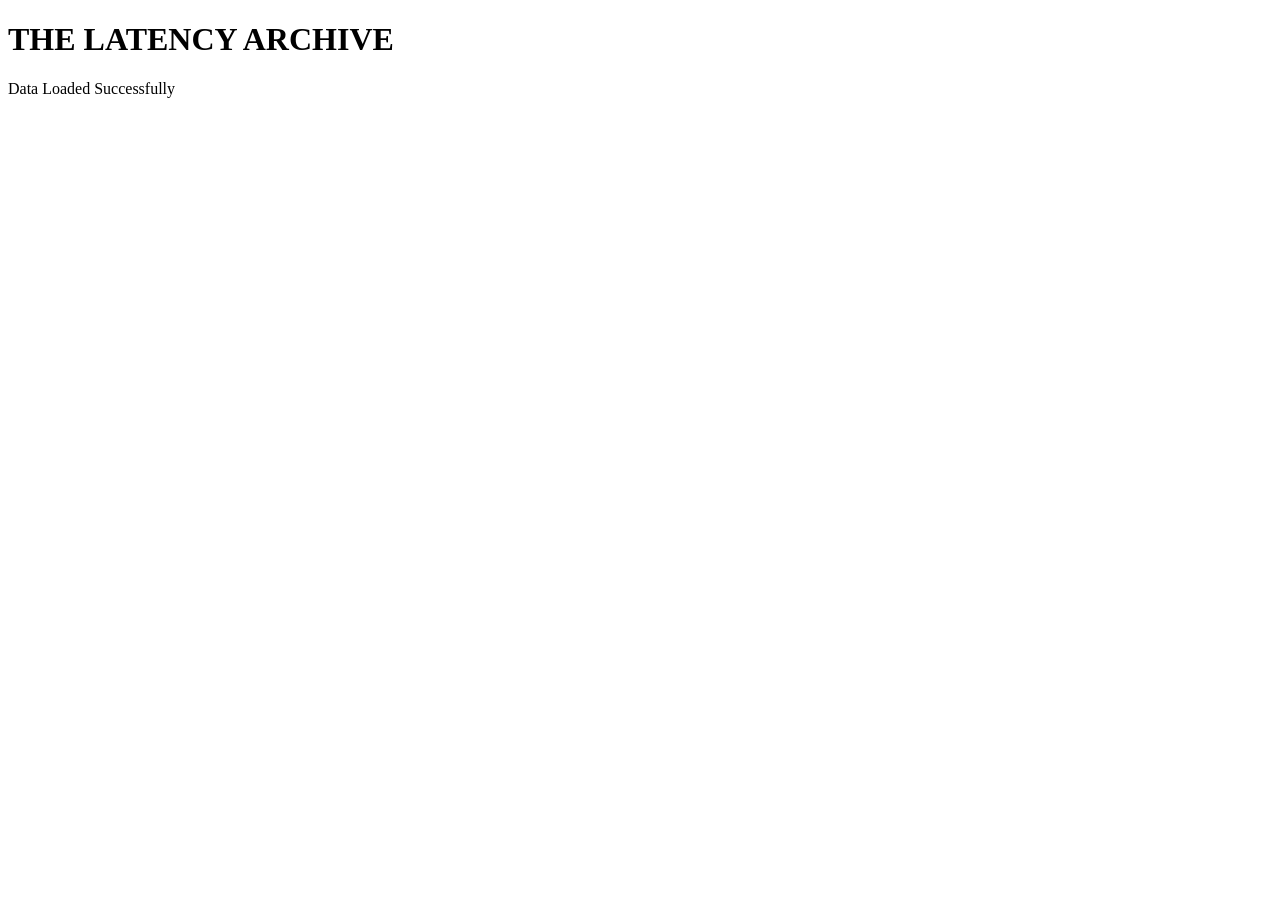
==== commit 36eb3456: "Describe your new changes here" ====
--- a/public/index.html
+++ b/public/index.html
@@ -3,37 +3,14 @@
 <head>
     <meta charset="UTF-8">
     <title>THE LATENCY ARCHIVE</title>
-    <style>
-        body { background: #0c0d0e; color: #e2e8f0; font-family: 'Courier New', monospace; padding: 50px; }
-        .container { max-width: 800px; margin: auto; }
-        table { width: 100%; border-collapse: collapse; margin-top: 20px; }
-        th, td { border: 1px solid #444; padding: 10px; text-align: left; }
-    </style>
 </head>
 <body>
-    <div class="container">
-        <h1>[ THE LATENCY ARCHIVE ]</h1>
-        <section id="manifest-sector">
-            <h2>👥 Character Manifest</h2>
-            <table>
-                <thead><tr><th>Character</th><th>Role</th><th>Profile</th></tr></thead>
-                <tbody id="table-body">
-                    </tbody>
-            </table>
-        </section>
-    </div>
+    <h1>THE LATENCY ARCHIVE</h1>
+    <div id="content">System Loading...</div>
 
     <script>
-        const manifest = [
-            { name: "Vance", role: "Agent", profile: "Frayed, hollowed eyes." },
-            { name: "Coordinator Caso", role: "Anchor", profile: "Cinematic perfection." },
-            { name: "Finch", role: "Corruption", profile: "Erratic, ghost images." }
-        ];
-
-        const tbody = document.getElementById('table-body');
-        tbody.innerHTML = manifest.map(c => 
-            `<tr><td>${c.name}</td><td>${c.role}</td><td>${c.profile}</td></tr>`
-        ).join('');
+        document.getElementById('content').innerText = "Data Loaded Successfully";
+        console.log("Script is running!");
     </script>
 </body>
 </html>
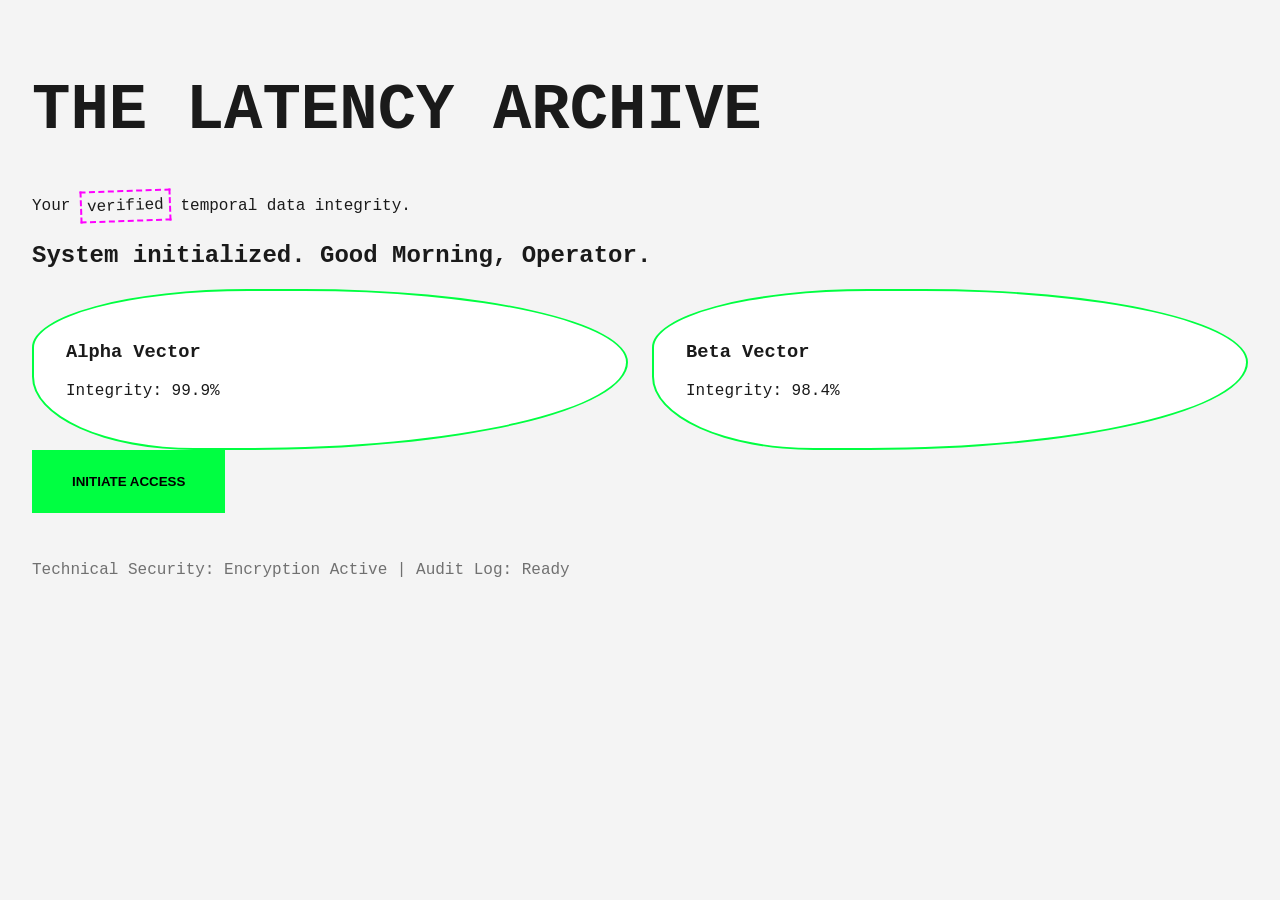
==== commit 66c31977: "Update index.html" ====
--- a/public/index.html
+++ b/public/index.html
@@ -2,15 +2,89 @@
 <html lang="en">
 <head>
     <meta charset="UTF-8">
-    <title>THE LATENCY ARCHIVE</title>
+    <meta name="viewport" content="width=device-width, initial-scale=1.0">
+    <meta name="description" content="The Latency Archive: Preserving data integrity through high-fidelity temporal storage solutions.">
+    <meta http-equiv="Content-Security-Policy" content="default-src 'self'; style-src 'self' 'unsafe-inline'; script-src 'self' 'unsafe-inline';">
+    <title>THE LATENCY ARCHIVE | Temporal Data Solutions</title>
+    <style>
+        :root { 
+            --bg: #050505; --main-green: #00ff41; --dopamine: #ff00ff; 
+            --text: #e0e0e0; --card-bg: #111;
+        }
+        /* Dynamic Theming */
+        @media (prefers-color-scheme: light) {
+            :root { --bg: #f4f4f4; --text: #1a1a1a; --card-bg: #fff; }
+        }
+        body { background: var(--bg); color: var(--text); font-family: 'Courier New', monospace; margin: 0; padding: 2rem; transition: 0.3s; }
+        
+        /* Kinetic Typography */
+        h1 { font-size: clamp(2rem, 8vw, 4rem); animation: drift 5s infinite ease-in-out; }
+        @keyframes drift { 0%, 100% { letter-spacing: normal; } 50% { letter-spacing: 0.5rem; } }
+
+        /* Bento Grid & Organic Shapes */
+        .bento-grid { display: grid; grid-template-columns: repeat(auto-fit, minmax(300px, 1fr)); gap: 1.5rem; }
+        .card { 
+            background: var(--card-bg); padding: 2rem; border-radius: 40% 60% 70% 30% / 40% 50% 60% 50%; 
+            border: 2px solid var(--main-green); transition: transform 0.3s;
+        }
+        .card:hover { transform: scale(1.02); border-color: var(--dopamine); }
+
+        /* Micro-Animations & Accessibility */
+        button { 
+            background: var(--main-green); border: none; padding: 1.5rem 2.5rem; 
+            cursor: pointer; font-weight: bold; min-width: 44px; min-height: 44px; /* WCAG Target */
+            transition: 0.2s;
+        }
+        button:active { transform: scale(0.95); }
+
+        /* Human Scribble Effect */
+        .scribble { border: 2px dashed var(--dopamine); padding: 5px; transform: rotate(-2deg); display: inline-block; }
+    </style>
 </head>
 <body>
-    <h1>THE LATENCY ARCHIVE</h1>
-    <div id="content">System Loading...</div>
+
+    <header>
+        <h1>THE LATENCY ARCHIVE</h1>
+        <p>Your <span class="scribble">verified</span> temporal data integrity.</p>
+    </header>
+
+    <main>
+        <section id="personalized-welcome">
+            <h2 id="user-greeting">Loading session...</h2>
+        </section>
+
+        <section class="bento-grid">
+            <article class="card" aria-label="Data Point Alpha">
+                <h3>Alpha Vector</h3>
+                <p>Integrity: 99.9%</p>
+            </article>
+            <article class="card" aria-label="Data Point Beta">
+                <h3>Beta Vector</h3>
+                <p>Integrity: 98.4%</p>
+            </article>
+        </section>
+
+        <button aria-label="Initiate Archive Access">INITIATE ACCESS</button>
+    </main>
+
+    <footer style="margin-top: 3rem; opacity: 0.6;">
+        <p>Technical Security: Encryption Active | Audit Log: Ready</p>
+    </footer>
 
     <script>
-        document.getElementById('content').innerText = "Data Loaded Successfully";
-        console.log("Script is running!");
+        // AI-Powered Personalization: Remembers previous interaction
+        const visited = localStorage.getItem('visited');
+        const hour = new Date().getHours();
+        const greeting = hour < 12 ? "Morning" : hour < 18 ? "Afternoon" : "Evening";
+        
+        document.getElementById('user-greeting').innerText = visited 
+            ? `Welcome back, Operator. Good ${greeting}.` 
+            : `System initialized. Good ${greeting}, Operator.`;
+        
+        localStorage.setItem('visited', 'true');
+
+        // Micro-Interaction: Console log feedback
+        console.log("Archive loaded with aesthetic modifiers.");
     </script>
 </body>
-</html>+</html>
